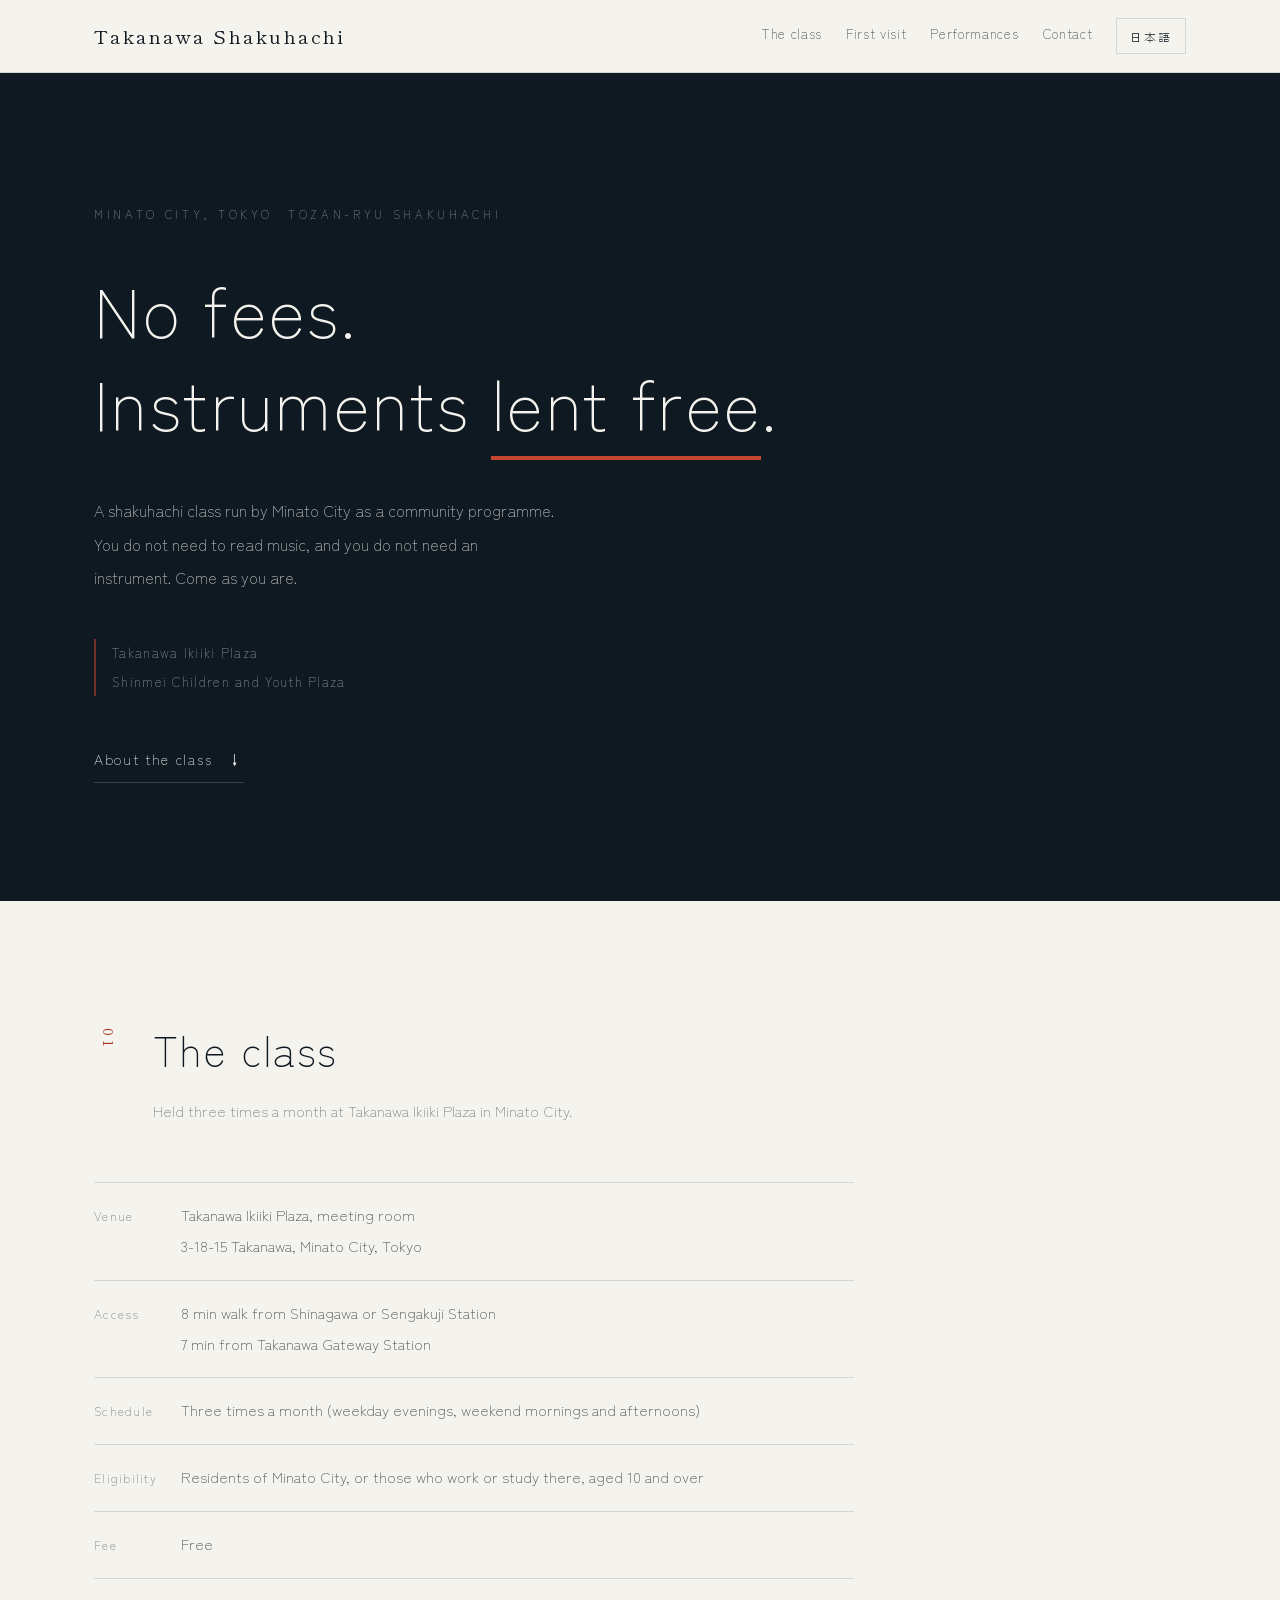
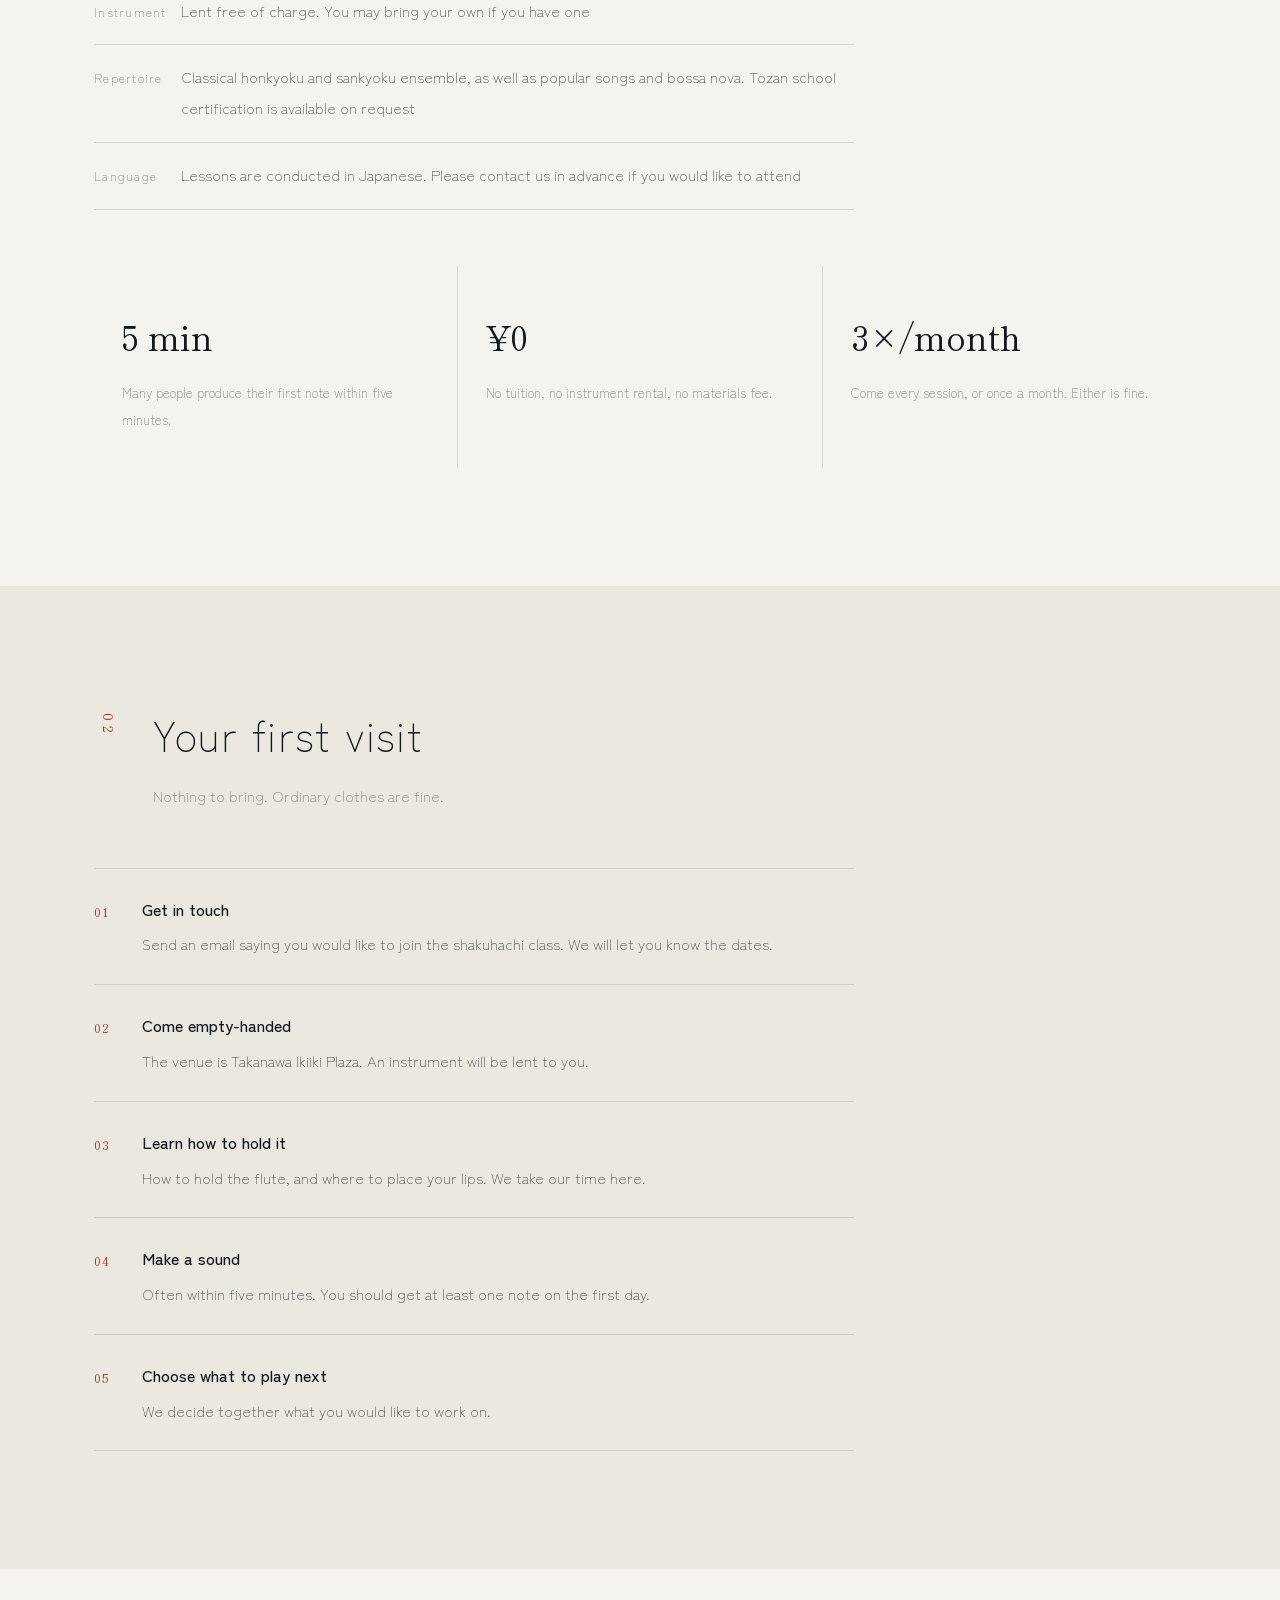
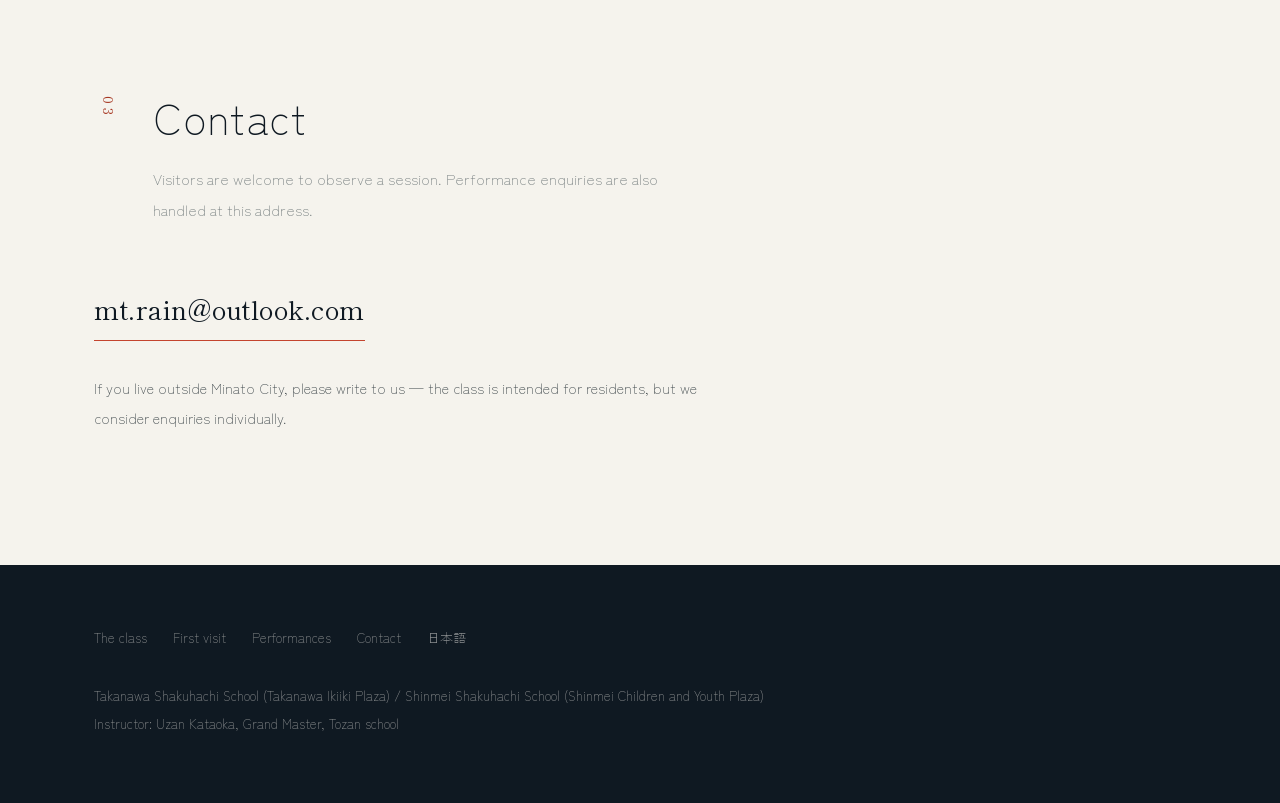
==== en.html @ 9269248d "Add files via upload" ====
<!DOCTYPE html>
<html lang="en">
<head>
<meta charset="utf-8">
<meta name="viewport" content="width=device-width, initial-scale=1">
<title>Takanawa Shakuhachi School｜Minato City, Tokyo</title>
<meta name="description" content="A shakuhachi class in Minato City, Tokyo. No fees, instruments lent free of charge, beginners welcome. Taught by Uzan Kataoka, Grand Master of the Tozan school.">
<link rel="preconnect" href="https://fonts.googleapis.com">
<link rel="preconnect" href="https://fonts.gstatic.com" crossorigin>
<link href="https://fonts.googleapis.com/css2?family=Zen+Kaku+Gothic+New:wght@300;400;500&family=Shippori+Mincho+B1:wght@400;600&display=swap" rel="stylesheet">
<link rel="stylesheet" href="assets/css/style.css">
</head>
<body>

<header>
  <div class="wrap bar">
    <a class="logo" href="en.html">Takanawa Shakuhachi</a>
    <div class="hnav">
      <a href="#about">The class</a>
      <a href="#first">First visit</a>
      <a href="performances.html">Performances</a>
      <a href="#contact">Contact</a>
      <a class="en" href="index.html">日本語</a>
    </div>
  </div>
</header>

<div class="hero" id="top">
  <div class="wrap">
    <p class="eyebrow">MINATO CITY, TOKYO　TOZAN-RYU SHAKUHACHI</p>
    <h1>No fees.<br>Instruments <u>lent free</u>.</h1>
    <p class="lede">A shakuhachi class run by Minato City as a community programme. You do not need to read music, and you do not need an instrument. Come as you are.</p>
    <p class="venue">Takanawa Ikiiki Plaza<br>Shinmei Children and Youth Plaza</p>
    <a class="jump" href="#about">About the class　↓</a>
  </div>
</div>

<section id="about">
  <div class="wrap">
    <div class="head">
      <span class="num">01</span>
      <div>
        <h2>The class</h2>
        <p>Held three times a month at Takanawa Ikiiki Plaza in Minato City.</p>
      </div>
    </div>
    <dl class="spec" style="max-width:760px">
      <dt>Venue</dt><dd>Takanawa Ikiiki Plaza, meeting room<br>3-18-15 Takanawa, Minato City, Tokyo</dd>
      <dt>Access</dt><dd>8 min walk from Shinagawa or Sengakuji Station<br>7 min from Takanawa Gateway Station</dd>
      <dt>Schedule</dt><dd>Three times a month (weekday evenings, weekend mornings and afternoons)</dd>
      <dt>Eligibility</dt><dd>Residents of Minato City, or those who work or study there, aged 10 and over</dd>
      <dt>Fee</dt><dd class="free">Free</dd>
      <dt>Instrument</dt><dd>Lent free of charge. You may bring your own if you have one</dd>
      <dt>Repertoire</dt><dd>Classical honkyoku and sankyoku ensemble, as well as popular songs and bossa nova. Tozan school certification is available on request</dd>
      <dt>Language</dt><dd>Lessons are conducted in Japanese. Please contact us in advance if you would like to attend</dd>
    </dl>
    <div class="facts" style="margin-top:56px">
      <div><b>5 min</b><p>Many people produce their first note within five minutes.</p></div>
      <div><b>¥0</b><p>No tuition, no instrument rental, no materials fee.</p></div>
      <div><b>3&times;/month</b><p>Come every session, or once a month. Either is fine.</p></div>
    </div>
  </div>
</section>

<section id="first" style="background:var(--paper-2)">
  <div class="wrap">
    <div class="head">
      <span class="num">02</span>
      <div>
        <h2>Your first visit</h2>
        <p>Nothing to bring. Ordinary clothes are fine.</p>
      </div>
    </div>
    <ol class="steps" style="max-width:760px">
      <li><em>01</em><div><b>Get in touch</b>Send an email saying you would like to join the shakuhachi class. We will let you know the dates.</div></li>
      <li><em>02</em><div><b>Come empty-handed</b>The venue is Takanawa Ikiiki Plaza. An instrument will be lent to you.</div></li>
      <li><em>03</em><div><b>Learn how to hold it</b>How to hold the flute, and where to place your lips. We take our time here.</div></li>
      <li><em>04</em><div><b>Make a sound</b>Often within five minutes. You should get at least one note on the first day.</div></li>
      <li><em>05</em><div><b>Choose what to play next</b>We decide together what you would like to work on.</div></li>
    </ol>
  </div>
</section>

<section id="contact">
  <div class="wrap">
    <div class="head">
      <span class="num">03</span>
      <div>
        <h2>Contact</h2>
        <p>Visitors are welcome to observe a session. Performance enquiries are also handled at this address.</p>
      </div>
    </div>
    <p><a class="mail" style="font-size:26px" href="mailto:mt.rain@outlook.com?subject=Shakuhachi%20class%20enquiry">mt.rain@outlook.com</a></p>
    <p style="margin-top:32px;font-size:14.5px;color:var(--body);max-width:44em">If you live outside Minato City, please write to us — the class is intended for residents, but we consider enquiries individually.</p>
  </div>
</section>

<footer>
  <div class="wrap">
    <div class="fnav">
      <a href="#about">The class</a>
      <a href="#first">First visit</a>
      <a href="performances.html">Performances</a>
      <a href="#contact">Contact</a>
      <a href="index.html">日本語</a>
    </div>
    <p>Takanawa Shakuhachi School (Takanawa Ikiiki Plaza) / Shinmei Shakuhachi School (Shinmei Children and Youth Plaza)<br>Instructor: Uzan Kataoka, Grand Master, Tozan school</p>
  </div>
</footer>

<script src="assets/js/site.js"></script>
</body>
</html>
---- assets/css/style.css ----
@charset "UTF-8";

:root{
  --navy:#0F1922;
  --paper:#F5F3ED;
  --paper-2:#EBE8E0;
  --shu:#C4442E;
  --shu-d:#A63722;
  --body:#3B4448;
  --grey:#727B7C;
  --line:rgba(15,25,34,.13);
  --line-d:rgba(245,243,237,.18);
  --g:"Zen Kaku Gothic New","Hiragino Sans","Yu Gothic",sans-serif;
  --m:"Shippori Mincho B1","Hiragino Mincho ProN",serif;
  --rail:100px;
}
*{box-sizing:border-box}
html{scroll-behavior:smooth}
body{margin:0;background:var(--paper);color:var(--navy);font-family:var(--g);font-weight:300;font-size:16px;line-height:2.05;-webkit-font-smoothing:antialiased}
a{color:inherit}
img{max-width:100%;display:block}
.wrap{max-width:1160px;margin:0 auto;padding:0 34px}
.sr{position:absolute;width:1px;height:1px;overflow:hidden;clip:rect(0 0 0 0)}
@media(min-width:1025px){body.has-rail{padding-left:var(--rail)}}
@media(max-width:600px){.wrap{padding:0 22px}body{font-size:15.5px}}

/* ── 左のレール（尺八の孔＝現在地） ── */
.rail{position:fixed;left:0;top:0;bottom:0;width:var(--rail);z-index:40;display:flex;flex-direction:column;align-items:center;justify-content:center;color:var(--navy)}
.rail::before{content:"";position:absolute;top:0;bottom:0;left:50%;width:1px;background:currentColor;opacity:.18}
.rail.dark{color:var(--paper)}
.rail a{position:relative;display:block;width:44px;height:76px;text-decoration:none}
.rail a i{position:absolute;left:50%;top:50%;transform:translate(-50%,-50%);width:10px;height:10px;border-radius:50%;border:1px solid currentColor;background:var(--paper);transition:.3s}
.rail.dark a i{background:var(--navy)}
.rail a span{position:absolute;left:calc(50% + 15px);top:50%;transform:translateY(-50%);writing-mode:vertical-rl;font-size:11.5px;letter-spacing:.26em;white-space:nowrap;opacity:0;transition:.3s}
.rail a:hover span,.rail a:focus-visible span,.rail a.active span{opacity:.72}
.rail a.active i{background:var(--shu);border-color:var(--shu);transform:translate(-50%,-50%) scale(1.35)}
@media(max-width:1024px){.rail{display:none}}

/* ── ヘッダー ── */
header{background:var(--paper);border-bottom:1px solid var(--line);position:sticky;top:0;z-index:30}
.bar{display:flex;align-items:center;justify-content:space-between;height:72px;gap:18px}
.logo{font-family:var(--m);font-size:19px;letter-spacing:.13em;text-decoration:none;white-space:nowrap}
.hnav{display:flex;align-items:center;gap:24px;font-size:13.5px;letter-spacing:.05em}
.hnav a{text-decoration:none;color:#3D4749;padding-bottom:3px;border-bottom:1px solid transparent;white-space:nowrap}
.hnav a:hover,.hnav a:focus-visible{color:var(--shu-d);border-color:var(--shu)}
.hnav a[aria-current="page"]{color:var(--navy);border-color:var(--shu)}
.en{font-size:12px !important;letter-spacing:.16em;border:1px solid var(--line) !important;padding:6px 13px;color:var(--navy) !important}
.en:hover,.en:focus-visible{background:var(--navy);color:var(--paper) !important;border-color:var(--navy) !important}
@media(max-width:960px){.hnav a:not(.en){display:none}}

/* ── ヒーロー ── */
.hero{background:var(--navy);color:var(--paper);padding:130px 0 118px}
.eyebrow{font-size:11.5px;letter-spacing:.32em;opacity:.55;margin:0 0 34px}
h1{margin:0 0 34px;font-weight:300;font-size:clamp(36px,6.6vw,70px);line-height:1.34;letter-spacing:.02em}
h1 u{text-decoration:none;display:inline-block;border-bottom:4px solid var(--shu);padding-bottom:8px}
.lede{margin:0 0 44px;font-size:16px;opacity:.8;max-width:29em;line-height:2.1}
.venue{margin:0 0 46px;font-size:13px;letter-spacing:.1em;opacity:.55;padding-left:16px;border-left:2px solid var(--shu);line-height:2.2}
.jump{display:inline-flex;align-items:center;gap:12px;text-decoration:none;font-size:14px;letter-spacing:.12em;border-bottom:1px solid var(--line-d);padding-bottom:8px;transition:.25s}
.jump:hover,.jump:focus-visible{border-color:var(--paper);gap:18px}
@media(max-width:900px){.hero{padding:78px 0 70px}}

/* 下位ページの見出し帯 */
.phead{background:var(--navy);color:var(--paper);padding:86px 0 78px}
.phead h1{font-size:clamp(28px,5vw,48px);margin:0}
.phead p{margin:20px 0 0;font-size:15px;opacity:.65;max-width:34em}

/* ── 最新情報の1行帯 ── */
.latest{border-bottom:1px solid var(--line);background:var(--paper)}
.latest .wrap{display:flex;align-items:center;gap:22px;min-height:66px;flex-wrap:wrap;padding-top:12px;padding-bottom:12px}
.latest .label{font-size:11px;letter-spacing:.22em;color:var(--shu-d);border:1px solid var(--line);padding:4px 11px;white-space:nowrap}
.latest time{font-family:var(--m);font-size:14px;letter-spacing:.06em;white-space:nowrap}
.latest .t{font-size:14.5px;color:var(--body)}
.latest .more{margin-left:auto;font-size:13px;letter-spacing:.06em;text-decoration:none;border-bottom:1px solid var(--shu);padding-bottom:3px;white-space:nowrap}
.latest .more:hover,.latest .more:focus-visible{color:var(--shu-d)}
@media(max-width:760px){.latest .more{margin-left:0}}

/* ── セクション共通 ── */
section{padding:118px 0}
.head{display:grid;grid-template-columns:auto 1fr;gap:30px;align-items:start;margin-bottom:56px}
.num{writing-mode:vertical-rl;font-family:var(--m);font-size:14px;letter-spacing:.32em;color:var(--shu-d);padding-top:9px}
h2{margin:0;font-weight:300;font-size:clamp(26px,4.2vw,42px);letter-spacing:.03em;line-height:1.45}
.head p{margin:16px 0 0;color:var(--grey);font-size:15px;max-width:36em}
@media(max-width:700px){section{padding:78px 0}.head{gap:16px;margin-bottom:36px}.num{writing-mode:horizontal-tb;padding-top:0}}

/* ── 対象の振り分け ── */
.rt{display:grid;grid-template-columns:1.4fr 1fr 1fr;gap:1px;background:var(--line)}
.rt > div{background:var(--paper);padding:40px 34px;display:flex;flex-direction:column}
.rt .main{background:var(--paper-2)}
.rt small{font-size:11.5px;letter-spacing:.2em;color:var(--shu-d);display:block;margin-bottom:16px}
.rt h3{margin:0 0 12px;font-weight:400;font-size:22px;letter-spacing:.05em;line-height:1.6}
.rt .main h3{font-size:27px}
.rt p{margin:0 0 26px;font-size:14.5px;color:var(--body)}
.rt a{margin-top:auto;font-size:14px;letter-spacing:.08em;text-decoration:none;border-bottom:1px solid var(--shu);padding-bottom:5px;align-self:flex-start;transition:.2s}
.rt a:hover,.rt a:focus-visible{color:var(--shu-d)}
@media(max-width:900px){.rt{grid-template-columns:1fr}}

/* ── 教室詳細 ── */
.detail{display:grid;grid-template-columns:1fr 1fr;gap:60px;align-items:start}
dl.spec{margin:0;display:grid;grid-template-columns:5.8em 1fr;font-size:15px;border-top:1px solid var(--line)}
dl.spec dt{color:var(--grey);font-size:12.5px;letter-spacing:.1em;padding:20px 0 18px}
dl.spec dd{margin:0;padding:17px 0 18px;color:var(--body)}
dl.spec dt,dl.spec dd{border-bottom:1px solid var(--line)}
.free{color:var(--shu-d)}
.ph{background:var(--paper-2);border:1px solid var(--line);display:flex;align-items:center;justify-content:center;color:var(--grey);font-size:12px;letter-spacing:.14em;text-align:center;padding:20px;line-height:2}
.facts{display:grid;grid-template-columns:repeat(3,1fr);gap:1px;background:var(--line);margin-top:60px}
.facts div{background:var(--paper);padding:36px 28px}
.facts b{display:block;font-family:var(--m);font-size:34px;font-weight:400;margin-bottom:8px}
.facts p{margin:0;font-size:13.5px;color:var(--grey);line-height:1.95}
@media(max-width:860px){.detail{grid-template-columns:1fr;gap:36px}.facts{grid-template-columns:1fr}}

/* ── はじめての日 ── */
.steps{list-style:none;margin:0;padding:0}
.steps li{display:grid;grid-template-columns:48px 1fr;padding:24px 0;border-top:1px solid var(--line);font-size:15px;color:var(--body)}
.steps li:last-child{border-bottom:1px solid var(--line)}
.steps em{font-style:normal;font-family:var(--m);font-size:12.5px;color:var(--shu-d);letter-spacing:.08em;padding-top:6px}
.steps b{display:block;font-weight:500;font-size:16.5px;color:var(--navy);margin-bottom:3px}
.pgrid{display:grid;grid-template-columns:1fr 1fr;gap:10px}
.pgrid .ph:first-child{grid-column:1/-1;aspect-ratio:16/10}
.pgrid .ph{aspect-ratio:1/1;background:var(--paper)}

/* ── Q&A ── */
details{border-top:1px solid var(--line);padding:26px 0}
details:last-of-type{border-bottom:1px solid var(--line)}
summary{cursor:pointer;list-style:none;font-size:17px;display:flex;gap:18px;align-items:baseline;line-height:1.8}
summary::-webkit-details-marker{display:none}
summary::after{content:"＋";margin-left:auto;color:var(--shu-d);font-size:15px;flex:none}
details[open] summary::after{content:"−"}
details p{margin:16px 0 0;font-size:15px;color:var(--body);max-width:46em}

/* ── 講師・演奏（濃紺の帯） ── */
.artist{background:var(--navy);color:var(--paper)}
.artist h2{color:var(--paper)}
.artist .head p{color:rgba(245,243,237,.6)}
.artist .num{color:var(--paper);opacity:.5}
.inner{display:grid;grid-template-columns:auto 1fr;gap:52px;align-items:center;margin-bottom:64px}
.vname{writing-mode:vertical-rl;font-family:var(--m);display:flex;gap:18px;border-right:2px solid var(--shu);padding-right:24px;height:230px}
.vname b{font-weight:400;font-size:40px;letter-spacing:.18em}
.vname small{font-size:12px;letter-spacing:.3em;opacity:.6;align-self:flex-start}
.artist p.txt{margin:0 0 30px;font-size:15.5px;opacity:.8;max-width:32em}
.btns{display:flex;gap:14px;flex-wrap:wrap}
.btn{display:inline-block;text-decoration:none;font-size:14px;letter-spacing:.12em;padding:16px 30px;border:1px solid rgba(245,243,237,.4);transition:.25s}
.btn:hover,.btn:focus-visible{background:var(--paper);color:var(--navy);border-color:var(--paper)}
.btn.dark{border-color:var(--navy);color:var(--navy)}
.btn.dark:hover,.btn.dark:focus-visible{background:var(--navy);color:var(--paper)}
@media(max-width:860px){.inner{grid-template-columns:1fr;gap:34px;margin-bottom:48px}.vname{writing-mode:horizontal-tb;height:auto;border-right:0;border-left:3px solid var(--shu);padding:0 0 0 18px;flex-direction:column-reverse;align-items:flex-start;gap:4px}.vname b{font-size:32px}}

/* ── 出演情報カード（トップの3件） ── */
.gigs{display:grid;grid-template-columns:repeat(3,1fr);gap:28px;list-style:none;margin:0;padding:34px 0 0;border-top:1px solid var(--line-d)}
.gigs .card{text-decoration:none;display:block;color:inherit}
.flyer{aspect-ratio:1/1.414;background:rgba(245,243,237,.06);border:1px solid var(--line-d);display:flex;align-items:center;justify-content:center;color:rgba(245,243,237,.4);font-size:12px;letter-spacing:.12em;text-align:center;padding:16px;margin-bottom:18px;transition:.25s;overflow:hidden}
.flyer img{width:100%;height:100%;object-fit:cover}
.gigs .card:hover .flyer,.gigs .card:focus-visible .flyer{border-color:var(--shu)}
.gigs time{display:block;font-family:var(--m);font-size:13.5px;letter-spacing:.06em;opacity:.6;margin-bottom:6px}
.gigs b{display:block;font-weight:400;font-size:15.5px;line-height:1.8;margin-bottom:5px}
.gigs span{display:block;font-size:13px;opacity:.55;line-height:1.85}
.allgigs{margin-top:38px}
@media(max-width:860px){.gigs{grid-template-columns:1fr;gap:34px}.flyer{aspect-ratio:16/10}}

/* ── 出演情報の一覧ページ ── */
.list{list-style:none;margin:0;padding:0}
.list li{display:grid;grid-template-columns:150px 1fr;gap:36px;padding:40px 0;border-bottom:1px solid var(--line);align-items:start}
.list .thumb{aspect-ratio:1/1.414;background:var(--paper-2);border:1px solid var(--line);display:flex;align-items:center;justify-content:center;color:var(--grey);font-size:11.5px;text-align:center;padding:12px;overflow:hidden}
.list .thumb img{width:100%;height:100%;object-fit:cover}
.list time{display:block;font-family:var(--m);font-size:14px;letter-spacing:.06em;color:var(--shu-d);margin-bottom:10px}
.list h3{margin:0 0 12px;font-weight:400;font-size:20px;line-height:1.8;letter-spacing:.03em}
.list p{margin:0;font-size:14.5px;color:var(--body)}
.list .note{display:inline-block;margin-top:14px;border:1px solid var(--line);padding:5px 14px;font-size:13px;color:var(--body)}
.list a.detail-link{display:inline-block;margin-top:16px;font-size:13.5px;text-decoration:none;border-bottom:1px solid var(--shu);padding-bottom:3px}
.list a.detail-link:hover,.list a.detail-link:focus-visible{color:var(--shu-d)}
@media(max-width:760px){.list li{grid-template-columns:1fr;gap:20px}.list .thumb{aspect-ratio:16/10}}

/* ── プロフィール ── */
.profile{display:grid;grid-template-columns:1fr 1.3fr;gap:60px;align-items:start}
.profile .bio p{margin:0 0 24px;font-size:15.5px;color:var(--body)}
.history{margin:0;display:grid;grid-template-columns:7em 1fr;font-size:15px;border-top:1px solid var(--line)}
.history dt{color:var(--grey);font-size:13px;letter-spacing:.06em;padding:18px 0 16px;font-family:var(--m)}
.history dd{margin:0;padding:16px 0;color:var(--body)}
.history dt,.history dd{border-bottom:1px solid var(--line)}
@media(max-width:860px){.profile{grid-template-columns:1fr;gap:36px}}

/* ── 申し込み ── */
.apply{background:var(--paper-2)}
.reassure{font-family:var(--m);font-size:clamp(20px,3vw,27px);letter-spacing:.04em;margin:0 0 44px;padding-left:20px;border-left:3px solid var(--shu);line-height:1.85}
.rooms2{display:grid;grid-template-columns:1fr 1fr;gap:1px;background:var(--line)}
.room2{background:var(--paper-2);padding:40px 34px}
.room2 small{font-size:11.5px;letter-spacing:.2em;color:var(--shu-d);display:block;margin-bottom:14px}
.room2 h3{margin:0 0 6px;font-weight:400;font-size:20px;letter-spacing:.05em}
.room2 .sub2{margin:0 0 24px;font-size:13.5px;color:var(--grey)}
.tel{font-family:var(--m);font-size:26px;letter-spacing:.03em;text-decoration:none;border-bottom:1px solid var(--shu);padding-bottom:5px;display:inline-block}
.tel:hover,.tel:focus-visible{color:var(--shu-d)}
.hours{margin:16px 0 0;font-size:13px;color:var(--grey)}
.direct{margin-top:1px;background:var(--paper-2);padding:40px 34px;border-top:1px solid var(--line)}
.direct p{margin:0 0 16px;font-size:14.5px;color:var(--body)}
.mail{font-family:var(--m);font-size:21px;letter-spacing:.02em;text-decoration:none;border-bottom:1px solid var(--shu);padding-bottom:5px;display:inline-block;word-break:break-all}
.mail:hover,.mail:focus-visible{color:var(--shu-d)}
@media(max-width:760px){.rooms2{grid-template-columns:1fr}.room2,.direct{padding:32px 24px}}

/* ── 問い合わせ ── */
.uses{list-style:none;margin:0 0 32px;padding:0;display:flex;flex-wrap:wrap;gap:10px}
.uses li{border:1px solid var(--line);padding:7px 16px;font-size:13.5px;letter-spacing:.05em;color:var(--body)}

/* ── フッター ── */
footer{background:var(--navy);color:rgba(245,243,237,.55);padding:60px 0 108px;font-size:13px}
.fnav{display:flex;flex-wrap:wrap;gap:26px}
.fnav a{text-decoration:none}
.fnav a:hover,.fnav a:focus-visible{color:var(--paper)}
footer p{margin:30px 0 0;line-height:2.2}
@media(min-width:761px){footer{padding-bottom:64px}}

/* ── スマホ下部の固定ボタン ── */
.mobile-cta{position:fixed;left:0;right:0;bottom:0;z-index:50;background:var(--navy);color:var(--paper);text-align:center;padding:18px;font-size:14.5px;letter-spacing:.1em;text-decoration:none;transform:translateY(100%);transition:transform .45s;border-top:2px solid var(--shu)}
.mobile-cta.show{transform:none}
@media(min-width:761px){.mobile-cta{display:none}}

.rv{opacity:0;transform:translateY(16px);transition:opacity .9s ease,transform .9s ease}
.rv.in{opacity:1;transform:none}
@media(prefers-reduced-motion:reduce){.rv{opacity:1;transform:none;transition:none}html{scroll-behavior:auto}}
:focus-visible{outline:2px solid var(--shu);outline-offset:4px}
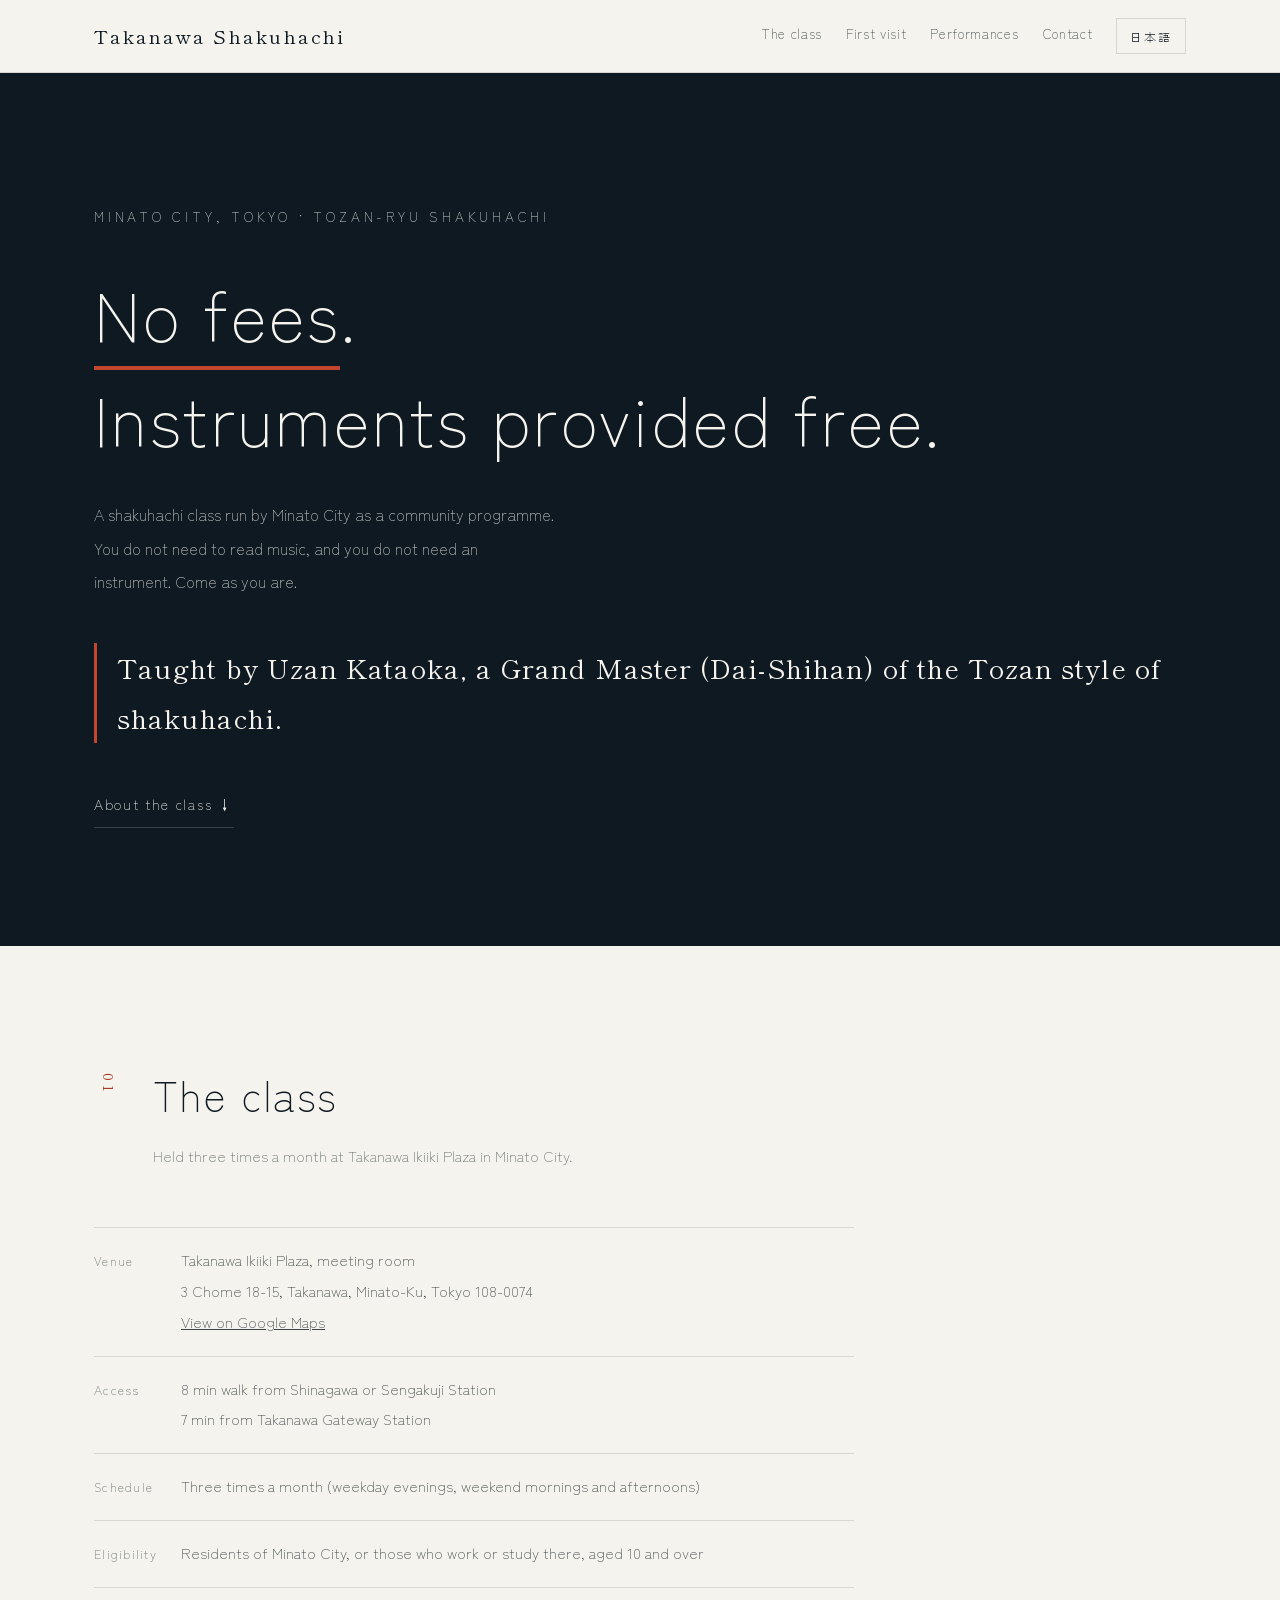
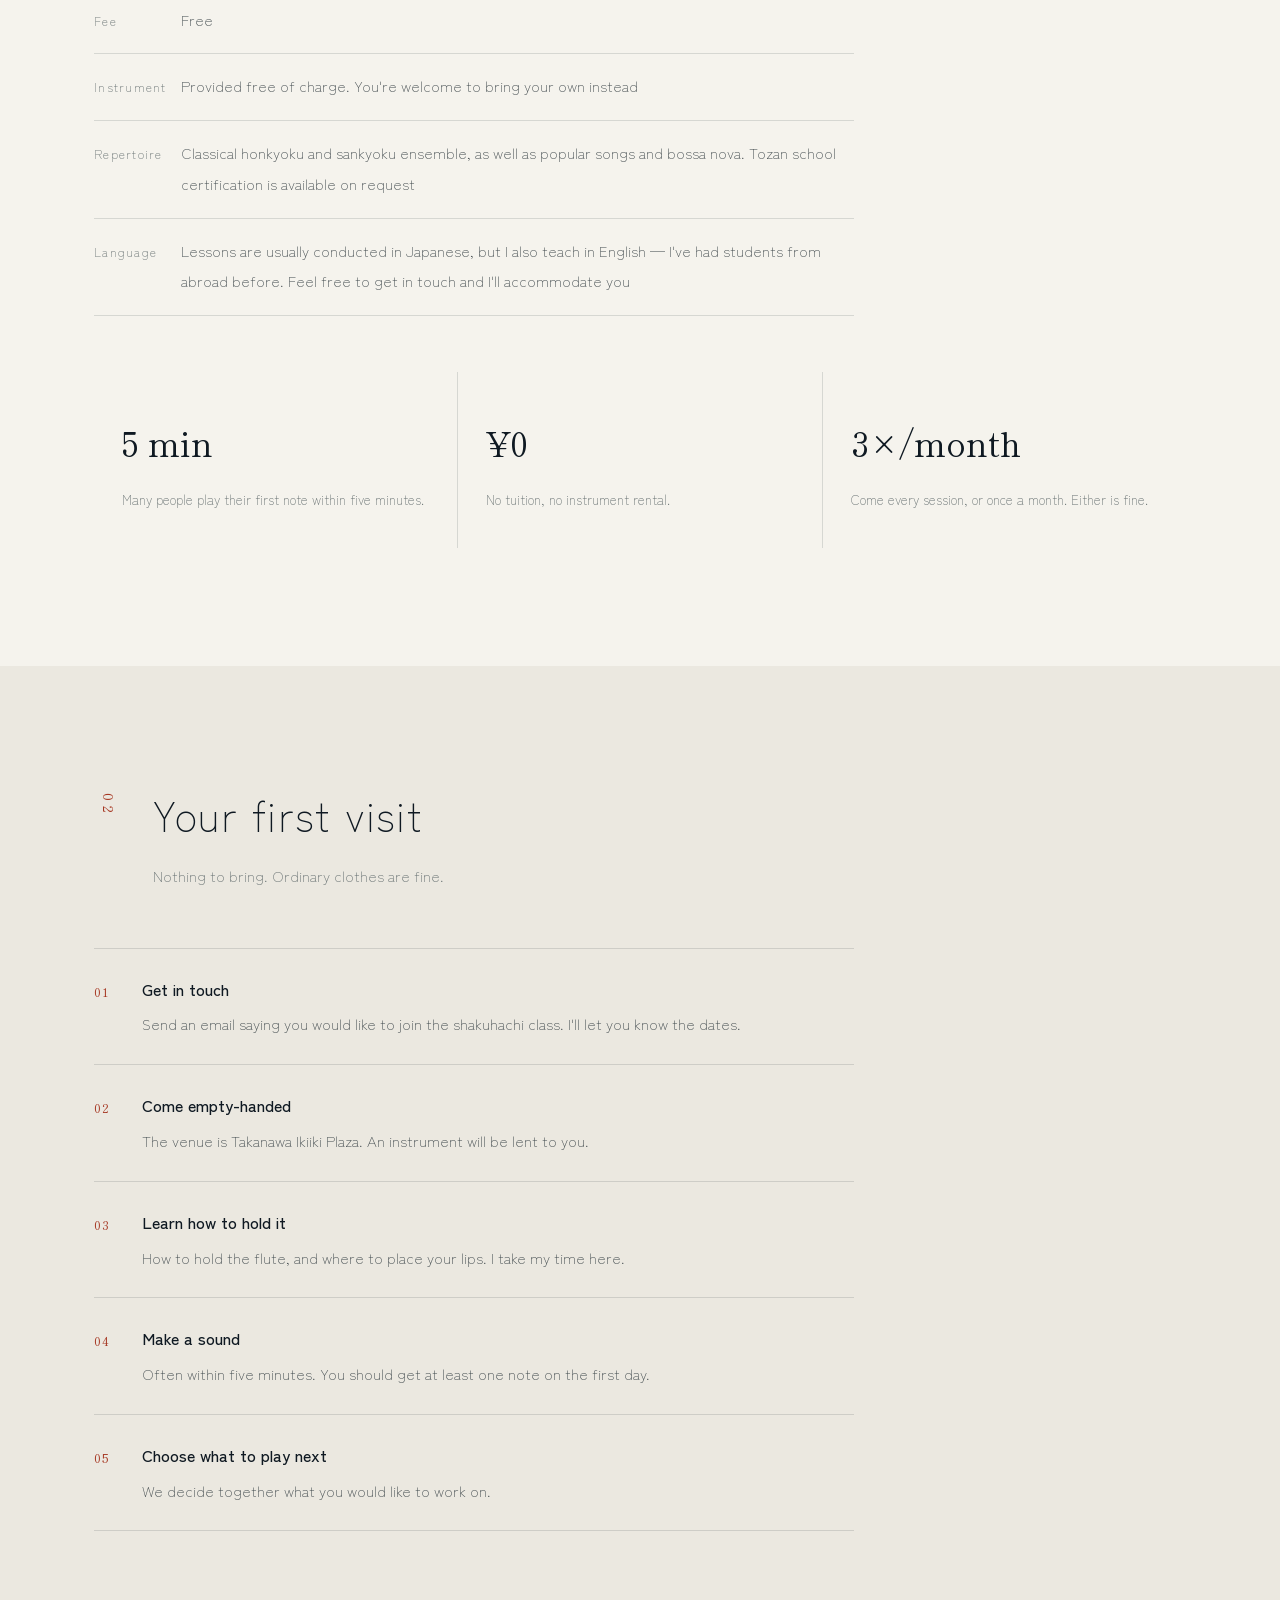
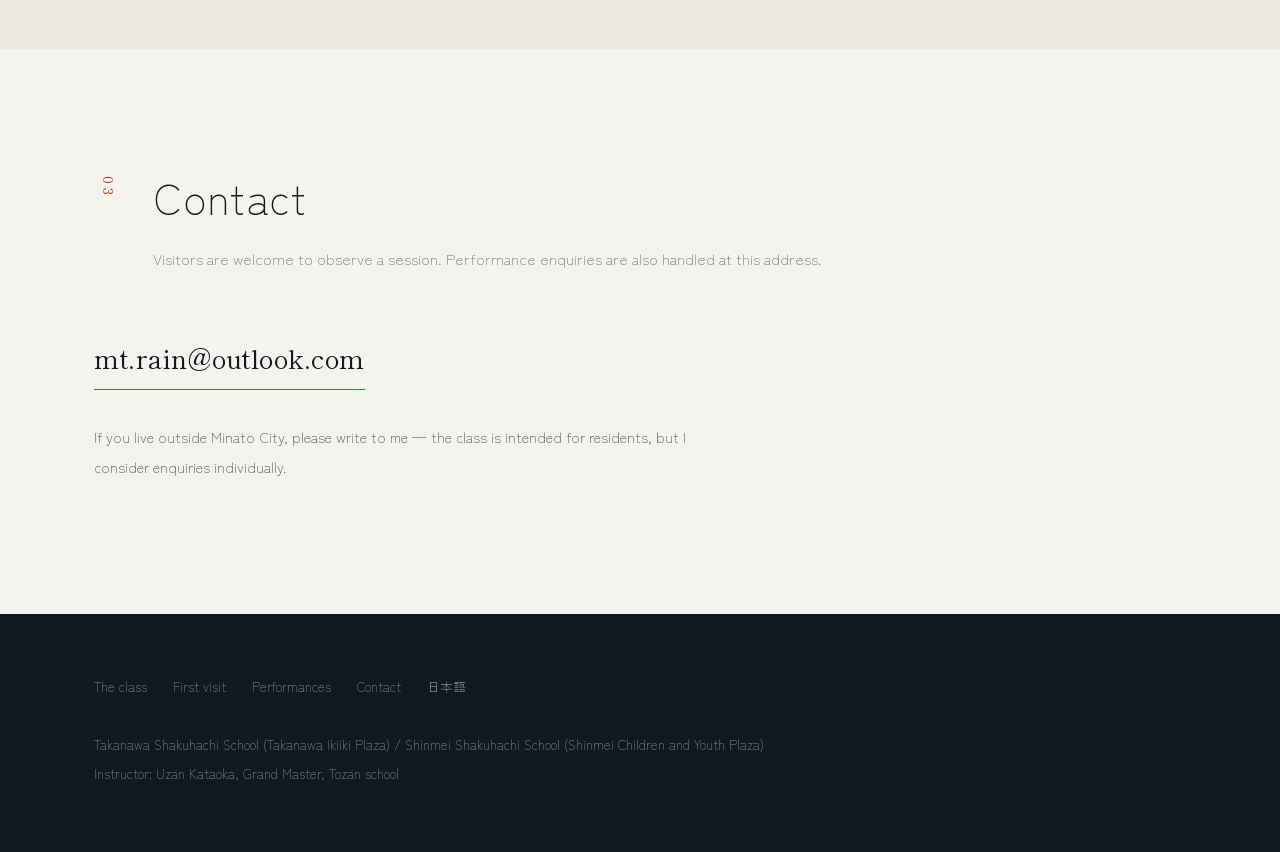
==== commit cf642e52: "Polish English page copy and FAQ wording Fix unnatural English phrasing on en.html, switch to first-" ====
--- a/en.html
+++ b/en.html
@@ -4,7 +4,7 @@
 <meta charset="utf-8">
 <meta name="viewport" content="width=device-width, initial-scale=1">
 <title>Takanawa Shakuhachi School｜Minato City, Tokyo</title>
-<meta name="description" content="A shakuhachi class in Minato City, Tokyo. No fees, instruments lent free of charge, beginners welcome. Taught by Uzan Kataoka, Grand Master of the Tozan school.">
+<meta name="description" content="A shakuhachi class in Minato City, Tokyo. No fees, instruments provided free of charge, beginners welcome. Taught by Uzan Kataoka, Grand Master of the Tozan school.">
 <link rel="preconnect" href="https://fonts.googleapis.com">
 <link rel="preconnect" href="https://fonts.gstatic.com" crossorigin>
 <link href="https://fonts.googleapis.com/css2?family=Zen+Kaku+Gothic+New:wght@300;400;500&family=Shippori+Mincho+B1:wght@400;600&display=swap" rel="stylesheet">
@@ -27,11 +27,11 @@
 
 <div class="hero" id="top">
   <div class="wrap">
-    <p class="eyebrow">MINATO CITY, TOKYO　TOZAN-RYU SHAKUHACHI</p>
-    <h1>No fees.<br>Instruments <u>lent free</u>.</h1>
+    <p class="eyebrow">MINATO CITY, TOKYO · TOZAN-RYU SHAKUHACHI</p>
+    <h1><u>No fees</u>.<br>Instruments provided free.</h1>
     <p class="lede">A shakuhachi class run by Minato City as a community programme. You do not need to read music, and you do not need an instrument. Come as you are.</p>
-    <p class="venue">Takanawa Ikiiki Plaza<br>Shinmei Children and Youth Plaza</p>
-    <a class="jump" href="#about">About the class　↓</a>
+    <p class="reassure">Taught by Uzan Kataoka, a Grand Master (Dai-Shihan) of the Tozan style of shakuhachi.</p>
+    <a class="jump" href="#about">About the class ↓</a>
   </div>
 </div>
 
@@ -45,18 +45,18 @@
       </div>
     </div>
     <dl class="spec" style="max-width:760px">
-      <dt>Venue</dt><dd>Takanawa Ikiiki Plaza, meeting room<br>3-18-15 Takanawa, Minato City, Tokyo</dd>
+      <dt>Venue</dt><dd>Takanawa Ikiiki Plaza, meeting room<br>3 Chome 18-15, Takanawa, Minato-Ku, Tokyo 108-0074<br><a href="https://maps.app.goo.gl/hDRrTh7aGPXoZibe8" target="_blank">View on Google Maps</a>
       <dt>Access</dt><dd>8 min walk from Shinagawa or Sengakuji Station<br>7 min from Takanawa Gateway Station</dd>
       <dt>Schedule</dt><dd>Three times a month (weekday evenings, weekend mornings and afternoons)</dd>
       <dt>Eligibility</dt><dd>Residents of Minato City, or those who work or study there, aged 10 and over</dd>
       <dt>Fee</dt><dd class="free">Free</dd>
-      <dt>Instrument</dt><dd>Lent free of charge. You may bring your own if you have one</dd>
+      <dt>Instrument</dt><dd>Provided free of charge. You're welcome to bring your own instead</dd>
       <dt>Repertoire</dt><dd>Classical honkyoku and sankyoku ensemble, as well as popular songs and bossa nova. Tozan school certification is available on request</dd>
-      <dt>Language</dt><dd>Lessons are conducted in Japanese. Please contact us in advance if you would like to attend</dd>
+      <dt>Language</dt><dd>Lessons are usually conducted in Japanese, but I also teach in English — I've had students from abroad before. Feel free to get in touch and I'll accommodate you</dd>
     </dl>
     <div class="facts" style="margin-top:56px">
-      <div><b>5 min</b><p>Many people produce their first note within five minutes.</p></div>
-      <div><b>¥0</b><p>No tuition, no instrument rental, no materials fee.</p></div>
+      <div><b>5 min</b><p>Many people play their first note within five minutes.</p></div>
+      <div><b>¥0</b><p>No tuition, no instrument rental.</p></div>
       <div><b>3&times;/month</b><p>Come every session, or once a month. Either is fine.</p></div>
     </div>
   </div>
@@ -72,9 +72,9 @@
       </div>
     </div>
     <ol class="steps" style="max-width:760px">
-      <li><em>01</em><div><b>Get in touch</b>Send an email saying you would like to join the shakuhachi class. We will let you know the dates.</div></li>
+      <li><em>01</em><div><b>Get in touch</b>Send an email saying you would like to join the shakuhachi class. I'll let you know the dates.</div></li>
       <li><em>02</em><div><b>Come empty-handed</b>The venue is Takanawa Ikiiki Plaza. An instrument will be lent to you.</div></li>
-      <li><em>03</em><div><b>Learn how to hold it</b>How to hold the flute, and where to place your lips. We take our time here.</div></li>
+      <li><em>03</em><div><b>Learn how to hold it</b>How to hold the flute, and where to place your lips. I take my time here.</div></li>
       <li><em>04</em><div><b>Make a sound</b>Often within five minutes. You should get at least one note on the first day.</div></li>
       <li><em>05</em><div><b>Choose what to play next</b>We decide together what you would like to work on.</div></li>
     </ol>
@@ -91,7 +91,7 @@
       </div>
     </div>
     <p><a class="mail" style="font-size:26px" href="mailto:mt.rain@outlook.com?subject=Shakuhachi%20class%20enquiry">mt.rain@outlook.com</a></p>
-    <p style="margin-top:32px;font-size:14.5px;color:var(--body);max-width:44em">If you live outside Minato City, please write to us — the class is intended for residents, but we consider enquiries individually.</p>
+    <p style="margin-top:32px;font-size:14.5px;color:var(--body);max-width:44em">If you live outside Minato City, please write to me — the class is intended for residents, but I consider enquiries individually.</p>
   </div>
 </section>
 
--- a/assets/css/style.css
+++ b/assets/css/style.css
@@ -7,7 +7,7 @@
   --shu:#C4442E;
   --shu-d:#A63722;
   --body:#3B4448;
-  --grey:#727B7C;
+  --grey:#616B6C;
   --line:rgba(15,25,34,.13);
   --line-d:rgba(245,243,237,.18);
   --g:"Zen Kaku Gothic New","Hiragino Sans","Yu Gothic",sans-serif;
@@ -50,7 +50,7 @@
 
 /* ── ヒーロー ── */
 .hero{background:var(--navy);color:var(--paper);padding:130px 0 118px}
-.eyebrow{font-size:11.5px;letter-spacing:.32em;opacity:.55;margin:0 0 34px}
+.eyebrow{font-size:13.5px;letter-spacing:.28em;opacity:.85;margin:0 0 34px}
 h1{margin:0 0 34px;font-weight:300;font-size:clamp(36px,6.6vw,70px);line-height:1.34;letter-spacing:.02em}
 h1 u{text-decoration:none;display:inline-block;border-bottom:4px solid var(--shu);padding-bottom:8px}
 .lede{margin:0 0 44px;font-size:16px;opacity:.8;max-width:29em;line-height:2.1}
@@ -62,7 +62,7 @@
 /* 下位ページの見出し帯 */
 .phead{background:var(--navy);color:var(--paper);padding:86px 0 78px}
 .phead h1{font-size:clamp(28px,5vw,48px);margin:0}
-.phead p{margin:20px 0 0;font-size:15px;opacity:.65;max-width:34em}
+.phead p{margin:20px 0 0;font-size:15px;opacity:.65}
 
 /* ── 最新情報の1行帯 ── */
 .latest{border-bottom:1px solid var(--line);background:var(--paper)}
@@ -79,7 +79,7 @@
 .head{display:grid;grid-template-columns:auto 1fr;gap:30px;align-items:start;margin-bottom:56px}
 .num{writing-mode:vertical-rl;font-family:var(--m);font-size:14px;letter-spacing:.32em;color:var(--shu-d);padding-top:9px}
 h2{margin:0;font-weight:300;font-size:clamp(26px,4.2vw,42px);letter-spacing:.03em;line-height:1.45}
-.head p{margin:16px 0 0;color:var(--grey);font-size:15px;max-width:36em}
+.head p{margin:16px 0 0;color:var(--grey);font-size:15px}
 @media(max-width:700px){section{padding:78px 0}.head{gap:16px;margin-bottom:36px}.num{writing-mode:horizontal-tb;padding-top:0}}
 
 /* ── 対象の振り分け ── */
@@ -101,7 +101,9 @@
 dl.spec dd{margin:0;padding:17px 0 18px;color:var(--body)}
 dl.spec dt,dl.spec dd{border-bottom:1px solid var(--line)}
 .free{color:var(--shu-d)}
-.ph{background:var(--paper-2);border:1px solid var(--line);display:flex;align-items:center;justify-content:center;color:var(--grey);font-size:12px;letter-spacing:.14em;text-align:center;padding:20px;line-height:2}
+.ph{background:var(--paper-2);border:1px solid var(--line);display:flex;align-items:center;justify-content:center;color:var(--grey);font-size:12px;letter-spacing:.14em;text-align:center;padding:20px;line-height:2;overflow:hidden}
+.ph:has(img){padding:0}
+.ph img{width:100%;height:100%;object-fit:cover}
 .facts{display:grid;grid-template-columns:repeat(3,1fr);gap:1px;background:var(--line);margin-top:60px}
 .facts div{background:var(--paper);padding:36px 28px}
 .facts b{display:block;font-family:var(--m);font-size:34px;font-weight:400;margin-bottom:8px}
@@ -119,7 +121,7 @@
 .pgrid .ph{aspect-ratio:1/1;background:var(--paper)}
 
 /* ── Q&A ── */
-details{border-top:1px solid var(--line);padding:26px 0}
+details{border-top:1px solid var(--line);padding:16px 0}
 details:last-of-type{border-bottom:1px solid var(--line)}
 summary{cursor:pointer;list-style:none;font-size:17px;display:flex;gap:18px;align-items:baseline;line-height:1.8}
 summary::-webkit-details-marker{display:none}
@@ -133,10 +135,10 @@
 .artist .head p{color:rgba(245,243,237,.6)}
 .artist .num{color:var(--paper);opacity:.5}
 .inner{display:grid;grid-template-columns:auto 1fr;gap:52px;align-items:center;margin-bottom:64px}
-.vname{writing-mode:vertical-rl;font-family:var(--m);display:flex;gap:18px;border-right:2px solid var(--shu);padding-right:24px;height:230px}
-.vname b{font-weight:400;font-size:40px;letter-spacing:.18em}
-.vname small{font-size:12px;letter-spacing:.3em;opacity:.6;align-self:flex-start}
-.artist p.txt{margin:0 0 30px;font-size:15.5px;opacity:.8;max-width:32em}
+.vname{writing-mode:vertical-rl;font-family:var(--m);display:flex;gap:18px;border-right:2px solid var(--shu);padding-right:24px;height:auto}
+.vname b{font-weight:400;font-size:40px;letter-spacing:.18em;white-space:nowrap}
+.vname small{font-size:12px;letter-spacing:.3em;opacity:.6;align-self:flex-start;white-space:nowrap}
+.artist p.txt{margin:0 0 30px;font-size:15.5px;opacity:.8}
 .btns{display:flex;gap:14px;flex-wrap:wrap}
 .btn{display:inline-block;text-decoration:none;font-size:14px;letter-spacing:.12em;padding:16px 30px;border:1px solid rgba(245,243,237,.4);transition:.25s}
 .btn:hover,.btn:focus-visible{background:var(--paper);color:var(--navy);border-color:var(--paper)}
@@ -169,14 +171,22 @@
 .list a.detail-link:hover,.list a.detail-link:focus-visible{color:var(--shu-d)}
 @media(max-width:760px){.list li{grid-template-columns:1fr;gap:20px}.list .thumb{aspect-ratio:16/10}}
 
-/* ── プロフィール ── */
-.profile{display:grid;grid-template-columns:1fr 1.3fr;gap:60px;align-items:start}
-.profile .bio p{margin:0 0 24px;font-size:15.5px;color:var(--body)}
-.history{margin:0;display:grid;grid-template-columns:7em 1fr;font-size:15px;border-top:1px solid var(--line)}
-.history dt{color:var(--grey);font-size:13px;letter-spacing:.06em;padding:18px 0 16px;font-family:var(--m)}
-.history dd{margin:0;padding:16px 0;color:var(--body)}
+/* ── プロフィール：写真＋あいさつ ── */
+.ptop{display:grid;grid-template-columns:1.15fr 1fr;gap:56px;align-items:start;margin-bottom:72px}
+.ptop .bio p{margin:0 0 24px;font-size:15.5px;color:var(--body)}
+
+/* ── プロフィール：略歴＋資格 ── */
+.plower-grid{display:grid;grid-template-columns:1.5fr 1fr;gap:56px;align-items:start}
+.pblock h3{margin:0 0 18px;font-weight:400;font-size:20px;letter-spacing:.05em;color:var(--navy)}
+.history{margin:0;display:grid;grid-template-columns:4.6em 1fr;gap:0 14px;font-size:13px;line-height:1.6;border-top:1px solid var(--line)}
+.history dt{color:var(--grey);font-size:11.5px;letter-spacing:.04em;padding:10px 0 9px;font-family:var(--m)}
+.history dd{margin:0;padding:10px 0 9px;color:var(--body)}
 .history dt,.history dd{border-bottom:1px solid var(--line)}
-@media(max-width:860px){.profile{grid-template-columns:1fr;gap:36px}}
+.creds{margin:0;list-style:none;padding:0;border-top:1px solid var(--line)}
+.creds li{padding:9px 0;font-size:13px;line-height:1.55;color:var(--body);border-bottom:1px solid var(--line)}
+.pvideo{margin-top:50px;aspect-ratio:16/9;background:var(--navy);overflow:hidden}
+.pvideo iframe{width:100%;height:100%;border:0;display:block}
+@media(max-width:860px){.ptop{grid-template-columns:1fr;gap:36px;margin-bottom:48px}.plower-grid{grid-template-columns:1fr;gap:40px}}
 
 /* ── 申し込み ── */
 .apply{background:var(--paper-2)}
@@ -216,3 +226,14 @@
 .rv.in{opacity:1;transform:none}
 @media(prefers-reduced-motion:reduce){.rv{opacity:1;transform:none;transition:none}html{scroll-behavior:auto}}
 :focus-visible{outline:2px solid var(--shu);outline-offset:4px}
+
+/* ── チラシの拡大表示 ── */
+.flyer img,.thumb img{cursor:zoom-in}
+.lightbox{position:fixed;inset:0;z-index:100;display:flex;flex-direction:column;align-items:center;justify-content:center;gap:20px;padding:60px 24px;background:rgba(15,25,34,.92);opacity:0;visibility:hidden;transition:opacity .25s ease}
+.lightbox.show{opacity:1;visibility:visible}
+.lightbox img{max-width:min(88vw,640px);max-height:76vh;width:auto;height:auto;object-fit:contain;box-shadow:0 20px 60px rgba(0,0,0,.4)}
+.lightbox .lb-close{position:absolute;top:22px;right:26px;background:none;border:0;color:var(--paper);font-size:32px;line-height:1;cursor:pointer;padding:8px}
+.lightbox .lb-flip{display:inline-block;background:none;border:1px solid rgba(245,243,237,.4);color:var(--paper);font-size:14px;letter-spacing:.1em;padding:11px 24px;cursor:pointer;transition:.25s}
+.lightbox .lb-flip[hidden]{display:none}
+.lightbox .lb-flip:hover,.lightbox .lb-flip:focus-visible{background:var(--paper);color:var(--navy);border-color:var(--paper)}
+@media(max-width:600px){.lightbox{padding:60px 16px}.lightbox .lb-close{top:12px;right:14px}}
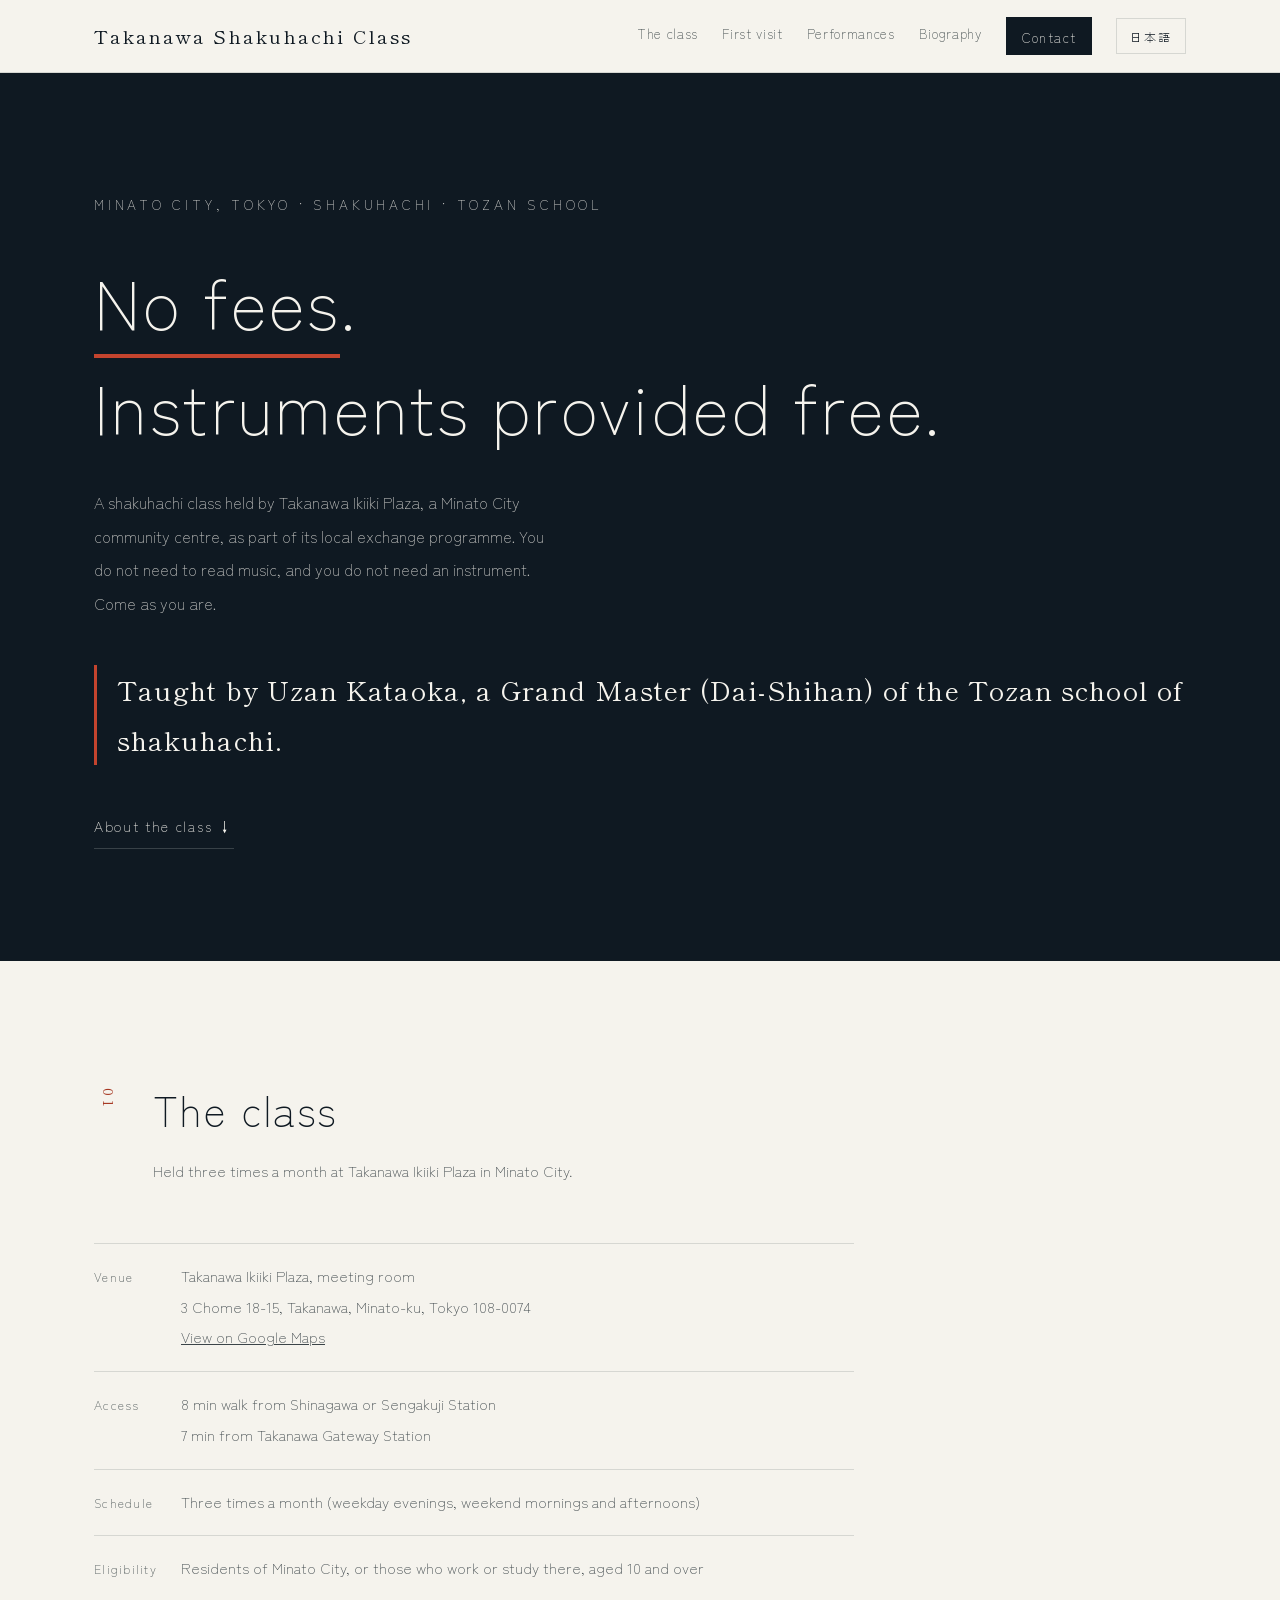
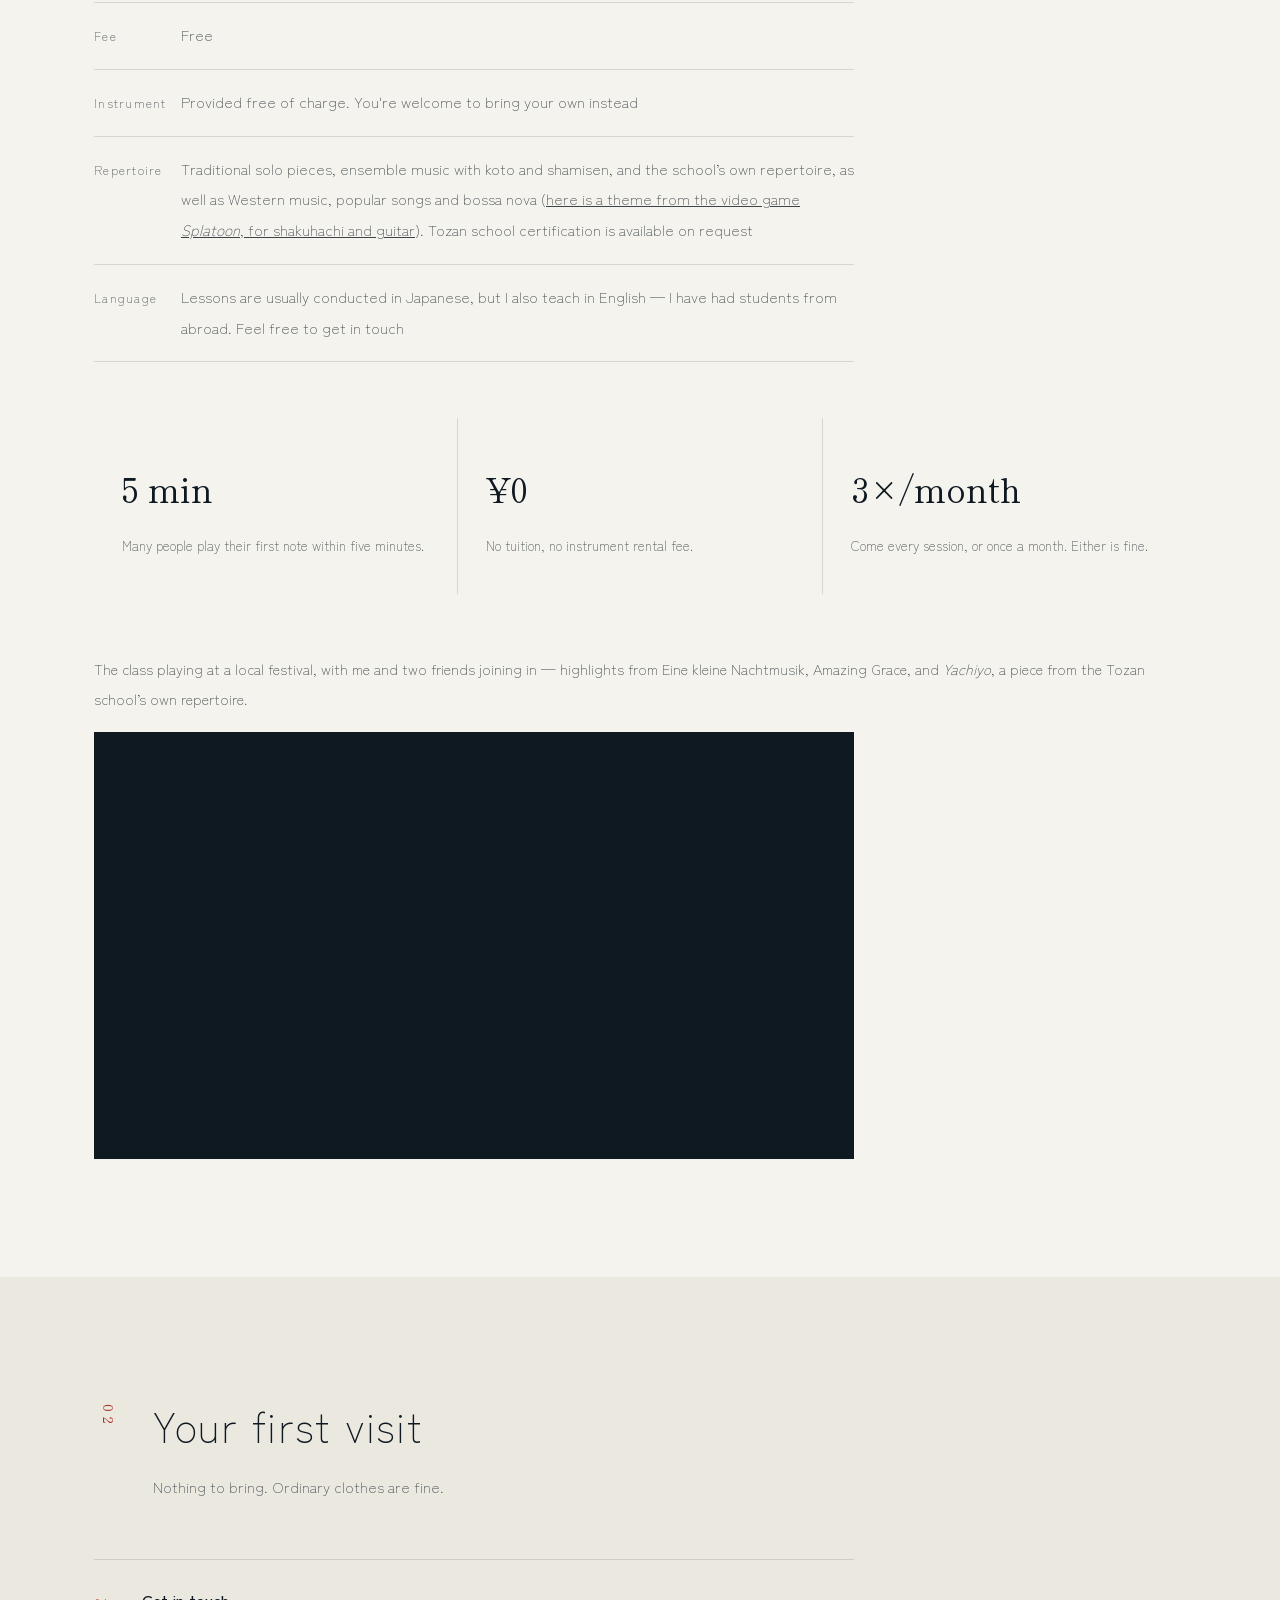
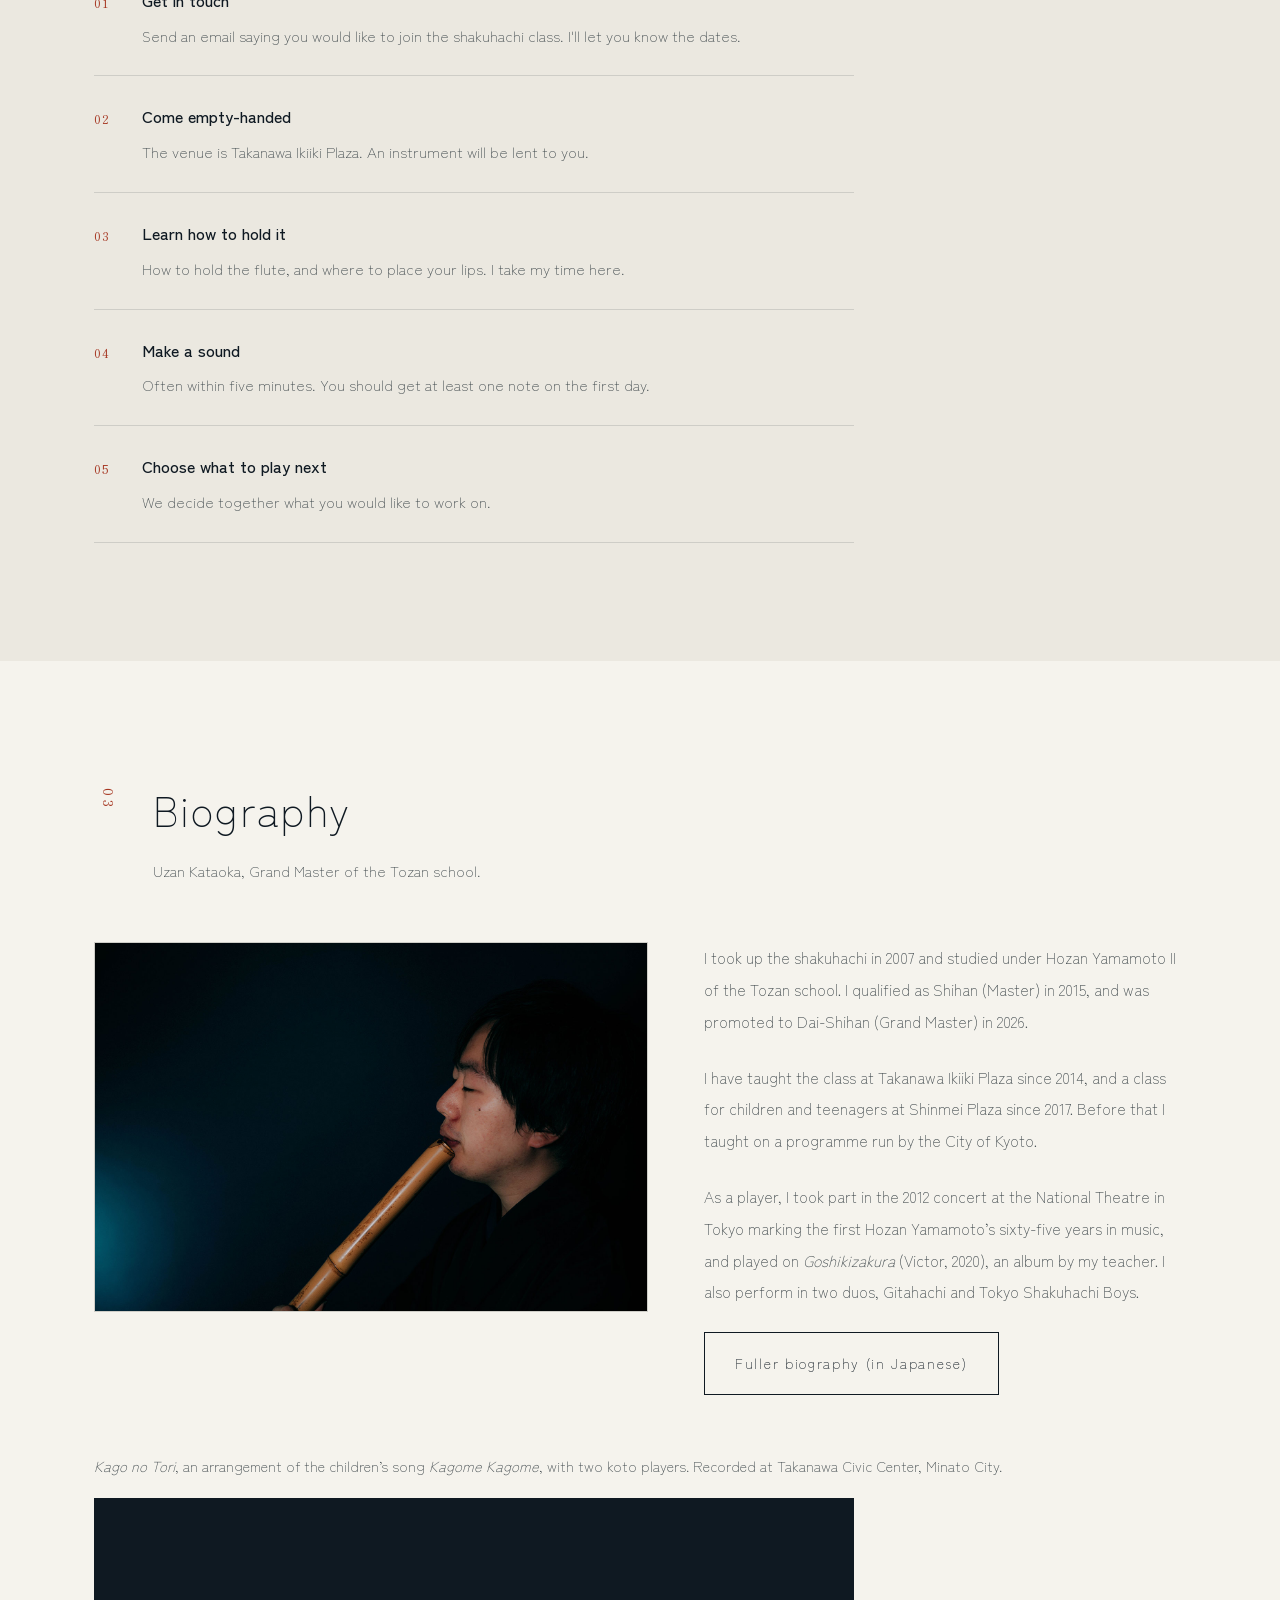
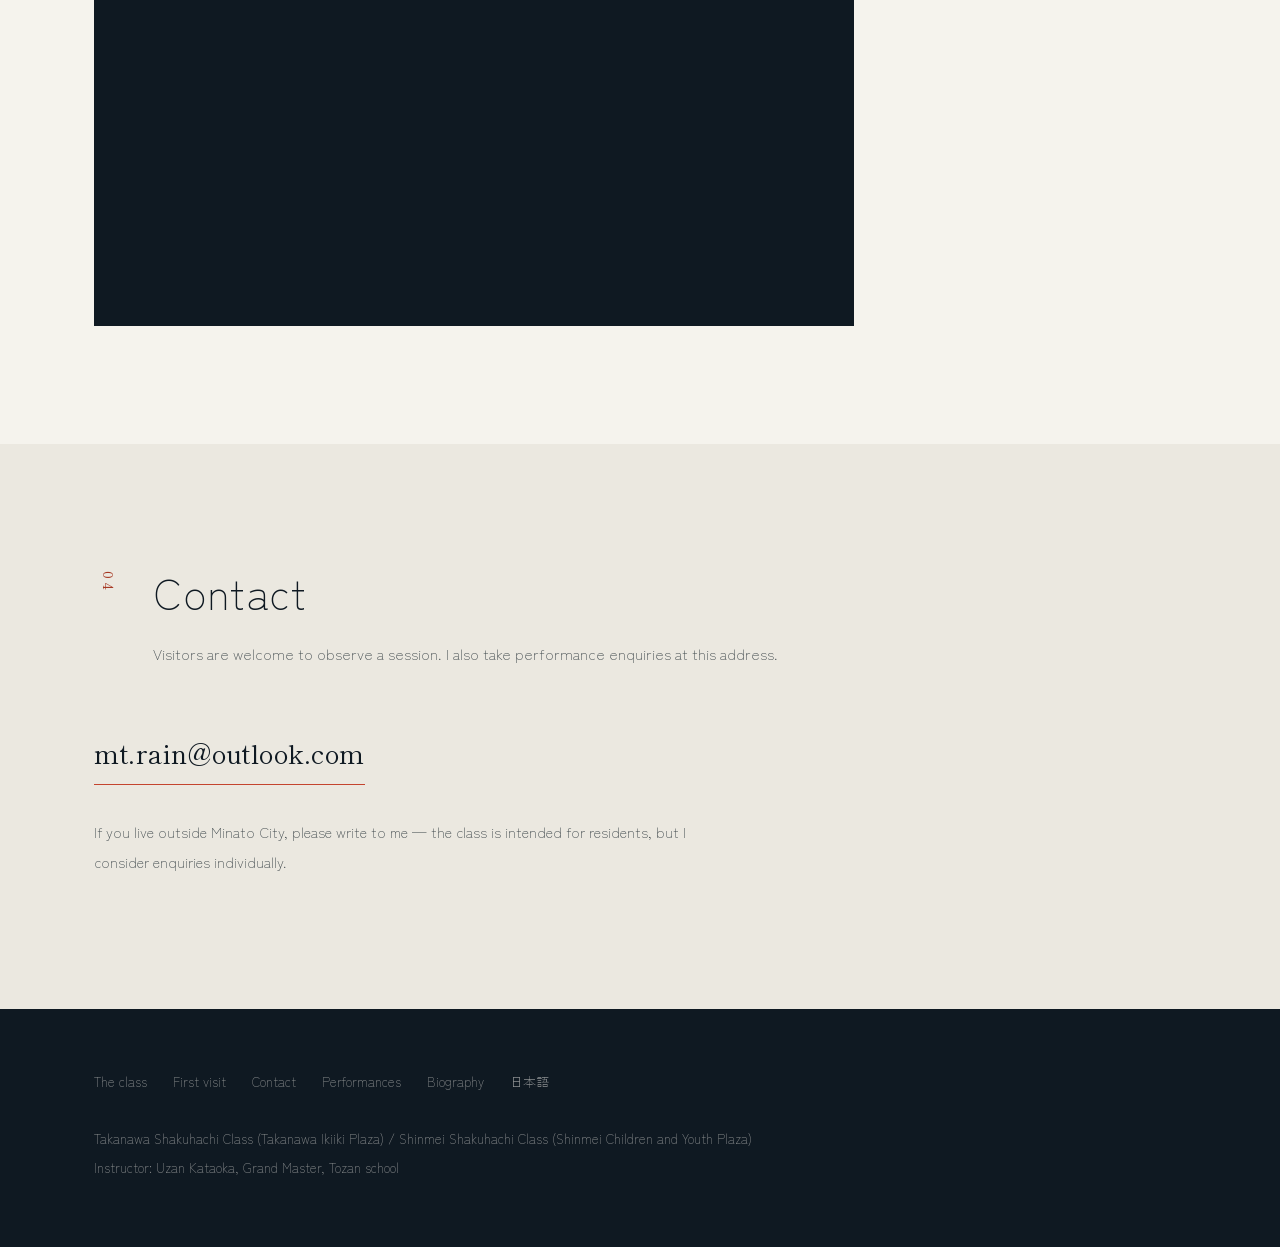
==== commit 7f8cf402: "Unify navigation, rework English page, tidy section styling - Give header, hamburger menu and footer" ====
--- a/en.html
+++ b/en.html
@@ -3,7 +3,7 @@
 <head>
 <meta charset="utf-8">
 <meta name="viewport" content="width=device-width, initial-scale=1">
-<title>Takanawa Shakuhachi School｜Minato City, Tokyo</title>
+<title>Takanawa Shakuhachi Class｜Minato City, Tokyo</title>
 <meta name="description" content="A shakuhachi class in Minato City, Tokyo. No fees, instruments provided free of charge, beginners welcome. Taught by Uzan Kataoka, Grand Master of the Tozan school.">
 <link rel="preconnect" href="https://fonts.googleapis.com">
 <link rel="preconnect" href="https://fonts.gstatic.com" crossorigin>
@@ -14,23 +14,37 @@
 
 <header>
   <div class="wrap bar">
-    <a class="logo" href="en.html">Takanawa Shakuhachi</a>
+    <a class="logo" href="en.html">Takanawa Shakuhachi Class</a>
     <div class="hnav">
       <a href="#about">The class</a>
       <a href="#first">First visit</a>
       <a href="performances.html">Performances</a>
-      <a href="#contact">Contact</a>
+      <a href="#biography">Biography</a>
+      <a class="cta" href="#contact">Contact</a>
       <a class="en" href="index.html">日本語</a>
     </div>
+    <button type="button" class="hbg" id="hbg" aria-expanded="false" aria-controls="menu" aria-label="Open menu" data-label-open="Open menu" data-label-close="Close menu">
+      <i></i><i></i><i></i>
+    </button>
   </div>
 </header>
 
+<div class="menu" id="menu" aria-hidden="true">
+  <div class="wrap">
+    <a href="#about">The class</a>
+    <a href="#first">First visit</a>
+    <a href="#contact">Contact</a>
+    <a href="performances.html">Performances</a>
+    <a href="#biography">Biography</a>
+  </div>
+</div>
+
 <div class="hero" id="top">
   <div class="wrap">
-    <p class="eyebrow">MINATO CITY, TOKYO · TOZAN-RYU SHAKUHACHI</p>
+    <p class="eyebrow">MINATO CITY, TOKYO · SHAKUHACHI · TOZAN SCHOOL</p>
     <h1><u>No fees</u>.<br>Instruments provided free.</h1>
-    <p class="lede">A shakuhachi class run by Minato City as a community programme. You do not need to read music, and you do not need an instrument. Come as you are.</p>
-    <p class="reassure">Taught by Uzan Kataoka, a Grand Master (Dai-Shihan) of the Tozan style of shakuhachi.</p>
+    <p class="lede">A shakuhachi class held by Takanawa Ikiiki Plaza, a Minato City community centre, as part of its local exchange programme. You do not need to read music, and you do not need an instrument. Come as you are.</p>
+    <p class="reassure">Taught by Uzan Kataoka, a Grand Master (Dai-Shihan) of the Tozan school of shakuhachi.</p>
     <a class="jump" href="#about">About the class ↓</a>
   </div>
 </div>
@@ -45,19 +59,23 @@
       </div>
     </div>
     <dl class="spec" style="max-width:760px">
-      <dt>Venue</dt><dd>Takanawa Ikiiki Plaza, meeting room<br>3 Chome 18-15, Takanawa, Minato-Ku, Tokyo 108-0074<br><a href="https://maps.app.goo.gl/hDRrTh7aGPXoZibe8" target="_blank">View on Google Maps</a>
+      <dt>Venue</dt><dd>Takanawa Ikiiki Plaza, meeting room<br>3 Chome 18-15, Takanawa, Minato-ku, Tokyo 108-0074<br><a href="https://maps.app.goo.gl/hDRrTh7aGPXoZibe8" target="_blank">View on Google Maps</a></dd>
       <dt>Access</dt><dd>8 min walk from Shinagawa or Sengakuji Station<br>7 min from Takanawa Gateway Station</dd>
       <dt>Schedule</dt><dd>Three times a month (weekday evenings, weekend mornings and afternoons)</dd>
       <dt>Eligibility</dt><dd>Residents of Minato City, or those who work or study there, aged 10 and over</dd>
       <dt>Fee</dt><dd class="free">Free</dd>
       <dt>Instrument</dt><dd>Provided free of charge. You're welcome to bring your own instead</dd>
-      <dt>Repertoire</dt><dd>Classical honkyoku and sankyoku ensemble, as well as popular songs and bossa nova. Tozan school certification is available on request</dd>
-      <dt>Language</dt><dd>Lessons are usually conducted in Japanese, but I also teach in English — I've had students from abroad before. Feel free to get in touch and I'll accommodate you</dd>
+      <dt>Repertoire</dt><dd>Traditional solo pieces, ensemble music with koto and shamisen, and the school&rsquo;s own repertoire, as well as Western music, popular songs and bossa nova (<a href="https://www.youtube.com/watch?v=0GLg_X5nP6Q" target="_blank" rel="noopener">here is a theme from the video game <em>Splatoon</em>, for shakuhachi and guitar</a>). Tozan school certification is available on request</dd>
+      <dt>Language</dt><dd>Lessons are usually conducted in Japanese, but I also teach in English — I have had students from abroad. Feel free to get in touch</dd>
     </dl>
     <div class="facts" style="margin-top:56px">
       <div><b>5 min</b><p>Many people play their first note within five minutes.</p></div>
-      <div><b>¥0</b><p>No tuition, no instrument rental.</p></div>
+      <div><b>¥0</b><p>No tuition, no instrument rental fee.</p></div>
       <div><b>3&times;/month</b><p>Come every session, or once a month. Either is fine.</p></div>
+    </div>
+    <p style="margin:56px 0 0;font-size:14.5px;color:var(--body)">The class playing at a local festival, with me and two friends joining in &mdash; highlights from Eine kleine Nachtmusik, Amazing Grace, and <em>Yachiyo</em>, a piece from the Tozan school&rsquo;s own repertoire.</p>
+    <div class="pvideo" style="margin-top:18px;max-width:760px">
+      <iframe src="https://www.youtube-nocookie.com/embed/HRMcYrFYMrE" title="The class playing at a local festival" loading="lazy" allow="accelerometer; autoplay; clipboard-write; encrypted-media; gyroscope; picture-in-picture; web-share" allowfullscreen></iframe>
     </div>
   </div>
 </section>
@@ -81,13 +99,38 @@
   </div>
 </section>
 
-<section id="contact">
+<section id="biography">
   <div class="wrap">
     <div class="head">
       <span class="num">03</span>
       <div>
+        <h2>Biography</h2>
+        <p>Uzan Kataoka, Grand Master of the Tozan school.</p>
+      </div>
+    </div>
+    <div class="ptop" style="margin-bottom:0">
+      <div class="ph" style="aspect-ratio:3/2"><img src="images/prof.jpg" alt="Uzan Kataoka" loading="lazy"></div>
+      <div class="bio">
+        <p>I took up the shakuhachi in 2007 and studied under Hozan Yamamoto II of the Tozan school. I qualified as Shihan (Master) in 2015, and was promoted to Dai-Shihan (Grand Master) in 2026.</p>
+        <p>I have taught the class at Takanawa Ikiiki Plaza since 2014, and a class for children and teenagers at Shinmei Plaza since 2017. Before that I taught on a programme run by the City of Kyoto.</p>
+        <p>As a player, I took part in the 2012 concert at the National Theatre in Tokyo marking the first Hozan Yamamoto&rsquo;s sixty-five years in music, and played on <em>Goshikizakura</em> (Victor, 2020), an album by my teacher. I also perform in two duos, Gitahachi and Tokyo Shakuhachi Boys.</p>
+        <p style="margin-bottom:0"><a class="btn dark" href="profile.html">Fuller biography (in Japanese)</a></p>
+      </div>
+    </div>
+    <p style="margin:56px 0 0;font-size:14.5px;color:var(--body)"><em>Kago no Tori</em>, an arrangement of the children&rsquo;s song <em>Kagome Kagome</em>, with two koto players. Recorded at Takanawa Civic Center, Minato City.</p>
+    <div class="pvideo" style="margin-top:18px;max-width:760px">
+      <iframe src="https://www.youtube-nocookie.com/embed/7PaNm6GtX88" title="Uzan Kataoka playing the shakuhachi" loading="lazy" allow="accelerometer; autoplay; clipboard-write; encrypted-media; gyroscope; picture-in-picture; web-share" allowfullscreen></iframe>
+    </div>
+  </div>
+</section>
+
+<section id="contact" style="background:var(--paper-2)">
+  <div class="wrap">
+    <div class="head">
+      <span class="num">04</span>
+      <div>
         <h2>Contact</h2>
-        <p>Visitors are welcome to observe a session. Performance enquiries are also handled at this address.</p>
+        <p>Visitors are welcome to observe a session. I also take performance enquiries at this address.</p>
       </div>
     </div>
     <p><a class="mail" style="font-size:26px" href="mailto:mt.rain@outlook.com?subject=Shakuhachi%20class%20enquiry">mt.rain@outlook.com</a></p>
@@ -100,11 +143,12 @@
     <div class="fnav">
       <a href="#about">The class</a>
       <a href="#first">First visit</a>
+      <a href="#contact">Contact</a>
       <a href="performances.html">Performances</a>
-      <a href="#contact">Contact</a>
+      <a href="#biography">Biography</a>
       <a href="index.html">日本語</a>
     </div>
-    <p>Takanawa Shakuhachi School (Takanawa Ikiiki Plaza) / Shinmei Shakuhachi School (Shinmei Children and Youth Plaza)<br>Instructor: Uzan Kataoka, Grand Master, Tozan school</p>
+    <p>Takanawa Shakuhachi Class (Takanawa Ikiiki Plaza) / Shinmei Shakuhachi Class (Shinmei Children and Youth Plaza)<br>Instructor: Uzan Kataoka, Grand Master, Tozan school</p>
   </div>
 </footer>
 
--- a/assets/css/style.css
+++ b/assets/css/style.css
@@ -7,7 +7,7 @@
   --shu:#C4442E;
   --shu-d:#A63722;
   --body:#3B4448;
-  --grey:#616B6C;
+  --grey:#454F50;
   --line:rgba(15,25,34,.13);
   --line-d:rgba(245,243,237,.18);
   --g:"Zen Kaku Gothic New","Hiragino Sans","Yu Gothic",sans-serif;
@@ -27,10 +27,8 @@
 /* ── 左のレール（尺八の孔＝現在地） ── */
 .rail{position:fixed;left:0;top:0;bottom:0;width:var(--rail);z-index:40;display:flex;flex-direction:column;align-items:center;justify-content:center;color:var(--navy)}
 .rail::before{content:"";position:absolute;top:0;bottom:0;left:50%;width:1px;background:currentColor;opacity:.18}
-.rail.dark{color:var(--paper)}
 .rail a{position:relative;display:block;width:44px;height:76px;text-decoration:none}
 .rail a i{position:absolute;left:50%;top:50%;transform:translate(-50%,-50%);width:10px;height:10px;border-radius:50%;border:1px solid currentColor;background:var(--paper);transition:.3s}
-.rail.dark a i{background:var(--navy)}
 .rail a span{position:absolute;left:calc(50% + 15px);top:50%;transform:translateY(-50%);writing-mode:vertical-rl;font-size:11.5px;letter-spacing:.26em;white-space:nowrap;opacity:0;transition:.3s}
 .rail a:hover span,.rail a:focus-visible span,.rail a.active span{opacity:.72}
 .rail a.active i{background:var(--shu);border-color:var(--shu);transform:translate(-50%,-50%) scale(1.35)}
@@ -44,12 +42,45 @@
 .hnav a{text-decoration:none;color:#3D4749;padding-bottom:3px;border-bottom:1px solid transparent;white-space:nowrap}
 .hnav a:hover,.hnav a:focus-visible{color:var(--shu-d);border-color:var(--shu)}
 .hnav a[aria-current="page"]{color:var(--navy);border-color:var(--shu)}
+.cta{background:var(--navy);border:1px solid var(--navy) !important;padding:6px 15px;letter-spacing:.1em;color:var(--paper) !important}
+.cta:hover,.cta:focus-visible{background:var(--shu-d);border-color:var(--shu-d) !important;color:var(--paper) !important}
 .en{font-size:12px !important;letter-spacing:.16em;border:1px solid var(--line) !important;padding:6px 13px;color:var(--navy) !important}
 .en:hover,.en:focus-visible{background:var(--navy);color:var(--paper) !important;border-color:var(--navy) !important}
 @media(max-width:960px){.hnav a:not(.en){display:none}}
 
+/* ── ハンバーガー ── */
+.hbg{display:none;flex-direction:column;justify-content:center;gap:5px;width:44px;height:44px;margin-left:4px;padding:0;background:none;border:0;cursor:pointer;flex:none}
+.hbg i{display:block;width:22px;height:1px;background:var(--navy);margin:0 auto}
+@media(max-width:960px){.hbg{display:flex}.bar{gap:10px}}
+.menu{position:fixed;left:0;right:0;top:72px;z-index:29;background:var(--paper);border-bottom:1px solid var(--line);
+  transform:translateY(-100%);visibility:hidden;transition:transform .38s ease,visibility .38s}
+.menu.open{transform:none;visibility:visible}
+.menu .wrap{padding-top:8px;padding-bottom:26px}
+.menu a{display:block;text-decoration:none;font-family:var(--m);font-size:17px;letter-spacing:.1em;padding:17px 2px;border-bottom:1px solid var(--line);color:var(--navy)}
+.menu a:last-child{border-bottom:0}
+body.menu-open{overflow:hidden}
+body.menu-open .mobile-cta{transform:translateY(100%)}
+@media(min-width:961px){.menu{display:none}}
+@media(prefers-reduced-motion:reduce){.menu{transition:none}}
+
 /* ── ヒーロー ── */
-.hero{background:var(--navy);color:var(--paper);padding:130px 0 118px}
+.hero{position:relative;overflow:hidden;background:var(--navy);color:var(--paper);padding:118px 0 112px}
+.hero > .wrap{position:relative;z-index:2;width:100%}
+.hero-bg{position:absolute;inset:0;z-index:1;
+  background-image:url("../../images/hero-wide.jpg");
+  background-size:auto 100%;          /* 高さ基準。画面を広げても拡大しない */
+  background-position:right center;
+  background-color:#000B13;           /* 画像左端と同色。継ぎ目を消す */
+  background-repeat:no-repeat}
+.hero-bg::after{content:"";position:absolute;inset:0;
+  background:linear-gradient(95deg,rgba(15,25,34,.82) 0%,rgba(15,25,34,.66) 40%,rgba(15,25,34,.18) 72%,rgba(15,25,34,0) 100%)}
+
+/* 名乗り */
+.byline{display:flex;flex-direction:column;gap:10px;margin:0 0 32px}
+.bl-name{font-family:var(--m);font-size:clamp(17px,2.35vw,24px);letter-spacing:.12em;line-height:1.7}
+.bl-note{font-size:11.5px;letter-spacing:.2em;opacity:.55}
+@media(max-width:600px){.bl-name{letter-spacing:.08em}}
+
 .eyebrow{font-size:13.5px;letter-spacing:.28em;opacity:.85;margin:0 0 34px}
 h1{margin:0 0 34px;font-weight:300;font-size:clamp(36px,6.6vw,70px);line-height:1.34;letter-spacing:.02em}
 h1 u{text-decoration:none;display:inline-block;border-bottom:4px solid var(--shu);padding-bottom:8px}
@@ -57,7 +88,25 @@
 .venue{margin:0 0 46px;font-size:13px;letter-spacing:.1em;opacity:.55;padding-left:16px;border-left:2px solid var(--shu);line-height:2.2}
 .jump{display:inline-flex;align-items:center;gap:12px;text-decoration:none;font-size:14px;letter-spacing:.12em;border-bottom:1px solid var(--line-d);padding-bottom:8px;transition:.25s}
 .jump:hover,.jump:focus-visible{border-color:var(--paper);gap:18px}
-@media(max-width:900px){.hero{padding:78px 0 70px}}
+@media(min-width:761px) and (max-width:900px){.hero{padding:78px 0 70px}}
+
+/* 幅が足りないときは、紺のマスクを右まで伸ばして顔を沈める
+   （縦レイアウトになる画面では、下の指定が上書きします） */
+@media (max-width:1560px){
+  .hero-bg::after{background:linear-gradient(95deg,
+    rgba(15,25,34,.90) 0%,rgba(15,25,34,.84) 46%,rgba(15,25,34,.50) 76%,rgba(15,25,34,.14) 100%)}
+}
+
+/* 縦長〜正方形に近い画面は、文字を上・顔を下に */
+@media (max-width:1200px) and (max-aspect-ratio:5/4){
+  .hero{min-height:100svh;display:flex;align-items:flex-start;padding:64px 0 40px}
+  .hero-bg{background-image:url("../../images/hero-tall.jpg");
+    background-size:cover;background-position:58% bottom}
+  .hero-bg::after{background:linear-gradient(180deg,
+    rgba(15,25,34,.95) 0%,rgba(15,25,34,.90) 34%,rgba(15,25,34,.62) 62%,rgba(15,25,34,.30) 100%)}
+}
+/* 教室名2行は、スマホでは場所を譲る */
+@media (max-width:760px){ .hero .venue{display:none} }
 
 /* 下位ページの見出し帯 */
 .phead{background:var(--navy);color:var(--paper);padding:86px 0 78px}
@@ -79,7 +128,7 @@
 .head{display:grid;grid-template-columns:auto 1fr;gap:30px;align-items:start;margin-bottom:56px}
 .num{writing-mode:vertical-rl;font-family:var(--m);font-size:14px;letter-spacing:.32em;color:var(--shu-d);padding-top:9px}
 h2{margin:0;font-weight:300;font-size:clamp(26px,4.2vw,42px);letter-spacing:.03em;line-height:1.45}
-.head p{margin:16px 0 0;color:var(--grey);font-size:15px}
+.head p{margin:16px 0 0;color:var(--body);font-size:15px}
 @media(max-width:700px){section{padding:78px 0}.head{gap:16px;margin-bottom:36px}.num{writing-mode:horizontal-tb;padding-top:0}}
 
 /* ── 対象の振り分け ── */
@@ -104,11 +153,30 @@
 .ph{background:var(--paper-2);border:1px solid var(--line);display:flex;align-items:center;justify-content:center;color:var(--grey);font-size:12px;letter-spacing:.14em;text-align:center;padding:20px;line-height:2;overflow:hidden}
 .ph:has(img){padding:0}
 .ph img{width:100%;height:100%;object-fit:cover}
-.facts{display:grid;grid-template-columns:repeat(3,1fr);gap:1px;background:var(--line);margin-top:60px}
+.facts{display:grid;grid-template-columns:repeat(3,1fr);gap:1px;background:var(--line);margin:0 0 60px}
 .facts div{background:var(--paper);padding:36px 28px}
 .facts b{display:block;font-family:var(--m);font-size:34px;font-weight:400;margin-bottom:8px}
 .facts p{margin:0;font-size:13.5px;color:var(--grey);line-height:1.95}
+.soudan{display:inline-block;margin-top:6px;font-size:13.5px;color:var(--grey)}
+.soudan a{text-decoration:none;border-bottom:1px solid var(--shu);padding-bottom:2px;color:var(--body)}
+.soudan a:hover,.soudan a:focus-visible{color:var(--shu-d)}
 @media(max-width:860px){.detail{grid-template-columns:1fr;gap:36px}.facts{grid-template-columns:1fr}}
+
+/* ── 小中高生に ── */
+.kidsgrid{display:grid;grid-template-columns:1fr .62fr;gap:56px;align-items:start}
+.kidsbody p{margin:0 0 22px;font-size:15.5px;color:var(--body);line-height:2.15}
+.kidsbody p.last{margin-top:36px;margin-bottom:0}
+.kidsend{margin:48px 0 0;padding-top:24px;border-top:1px solid var(--line)}
+.kidsgo{margin:0;font-size:15.5px;color:var(--body);line-height:2}
+.kidsgo::before{content:"── ";color:var(--grey)}
+.kidsgo a{margin-left:.5em;text-decoration:none;font-size:16px;letter-spacing:.06em;border-bottom:1px solid var(--shu);padding-bottom:3px;white-space:nowrap}
+.kidsgo a::after{content:" →"}
+.kidsgo a:hover,.kidsgo a:focus-visible{color:var(--shu-d)}
+.kidstel{margin:16px 0 0;padding-left:1.4em;font-size:13px;color:var(--grey);line-height:1.95}
+.kidstel a{text-decoration:none;color:var(--body);border-bottom:1px solid var(--line);padding-bottom:2px}
+.kidstel a:hover,.kidstel a:focus-visible{color:var(--shu-d);border-color:var(--shu)}
+.kidstel span{font-size:12.5px}
+@media(max-width:860px){.kidsgrid{grid-template-columns:1fr;gap:36px}}
 
 /* ── はじめての日 ── */
 .steps{list-style:none;margin:0;padding:0}
@@ -189,21 +257,23 @@
 @media(max-width:860px){.ptop{grid-template-columns:1fr;gap:36px;margin-bottom:48px}.plower-grid{grid-template-columns:1fr;gap:40px}}
 
 /* ── 申し込み ── */
-.apply{background:var(--paper-2)}
 .reassure{font-family:var(--m);font-size:clamp(20px,3vw,27px);letter-spacing:.04em;margin:0 0 44px;padding-left:20px;border-left:3px solid var(--shu);line-height:1.85}
-.rooms2{display:grid;grid-template-columns:1fr 1fr;gap:1px;background:var(--line)}
-.room2{background:var(--paper-2);padding:40px 34px}
-.room2 small{font-size:11.5px;letter-spacing:.2em;color:var(--shu-d);display:block;margin-bottom:14px}
-.room2 h3{margin:0 0 6px;font-weight:400;font-size:20px;letter-spacing:.05em}
-.room2 .sub2{margin:0 0 24px;font-size:13.5px;color:var(--grey)}
+.reassure.tight{margin-bottom:20px}
+.apnote{margin:0 0 44px;font-size:15px;color:var(--body);line-height:1.95}
+.applybox{border:1px solid var(--line);background:var(--paper-2)}
+.venue2{padding:32px 34px 26px;border-bottom:1px solid var(--line)}
+.venue2 h3{margin:0 0 6px;font-weight:400;font-size:21px;letter-spacing:.05em;line-height:1.6}
+.venue2 .sub2{margin:0;font-size:13.5px;color:var(--grey)}
+.ways{display:grid;grid-template-columns:1fr 1fr;gap:1px;background:var(--line)}
+.way{background:var(--paper-2);padding:32px 34px 34px}
+.way small{font-size:11.5px;letter-spacing:.2em;color:var(--shu-d);display:block;margin-bottom:16px}
+.note2{margin:16px 0 0;font-size:13px;color:var(--body);line-height:1.9}
 .tel{font-family:var(--m);font-size:26px;letter-spacing:.03em;text-decoration:none;border-bottom:1px solid var(--shu);padding-bottom:5px;display:inline-block}
 .tel:hover,.tel:focus-visible{color:var(--shu-d)}
 .hours{margin:16px 0 0;font-size:13px;color:var(--grey)}
-.direct{margin-top:1px;background:var(--paper-2);padding:40px 34px;border-top:1px solid var(--line)}
-.direct p{margin:0 0 16px;font-size:14.5px;color:var(--body)}
 .mail{font-family:var(--m);font-size:21px;letter-spacing:.02em;text-decoration:none;border-bottom:1px solid var(--shu);padding-bottom:5px;display:inline-block;word-break:break-all}
 .mail:hover,.mail:focus-visible{color:var(--shu-d)}
-@media(max-width:760px){.rooms2{grid-template-columns:1fr}.room2,.direct{padding:32px 24px}}
+@media(max-width:760px){.ways{grid-template-columns:1fr}.venue2,.way{padding:28px 24px}}
 
 /* ── 問い合わせ ── */
 .uses{list-style:none;margin:0 0 32px;padding:0;display:flex;flex-wrap:wrap;gap:10px}
@@ -215,6 +285,7 @@
 .fnav a{text-decoration:none}
 .fnav a:hover,.fnav a:focus-visible{color:var(--paper)}
 footer p{margin:30px 0 0;line-height:2.2}
+footer .owner{margin-top:18px;font-size:12px;opacity:.7}
 @media(min-width:761px){footer{padding-bottom:64px}}
 
 /* ── スマホ下部の固定ボタン ── */
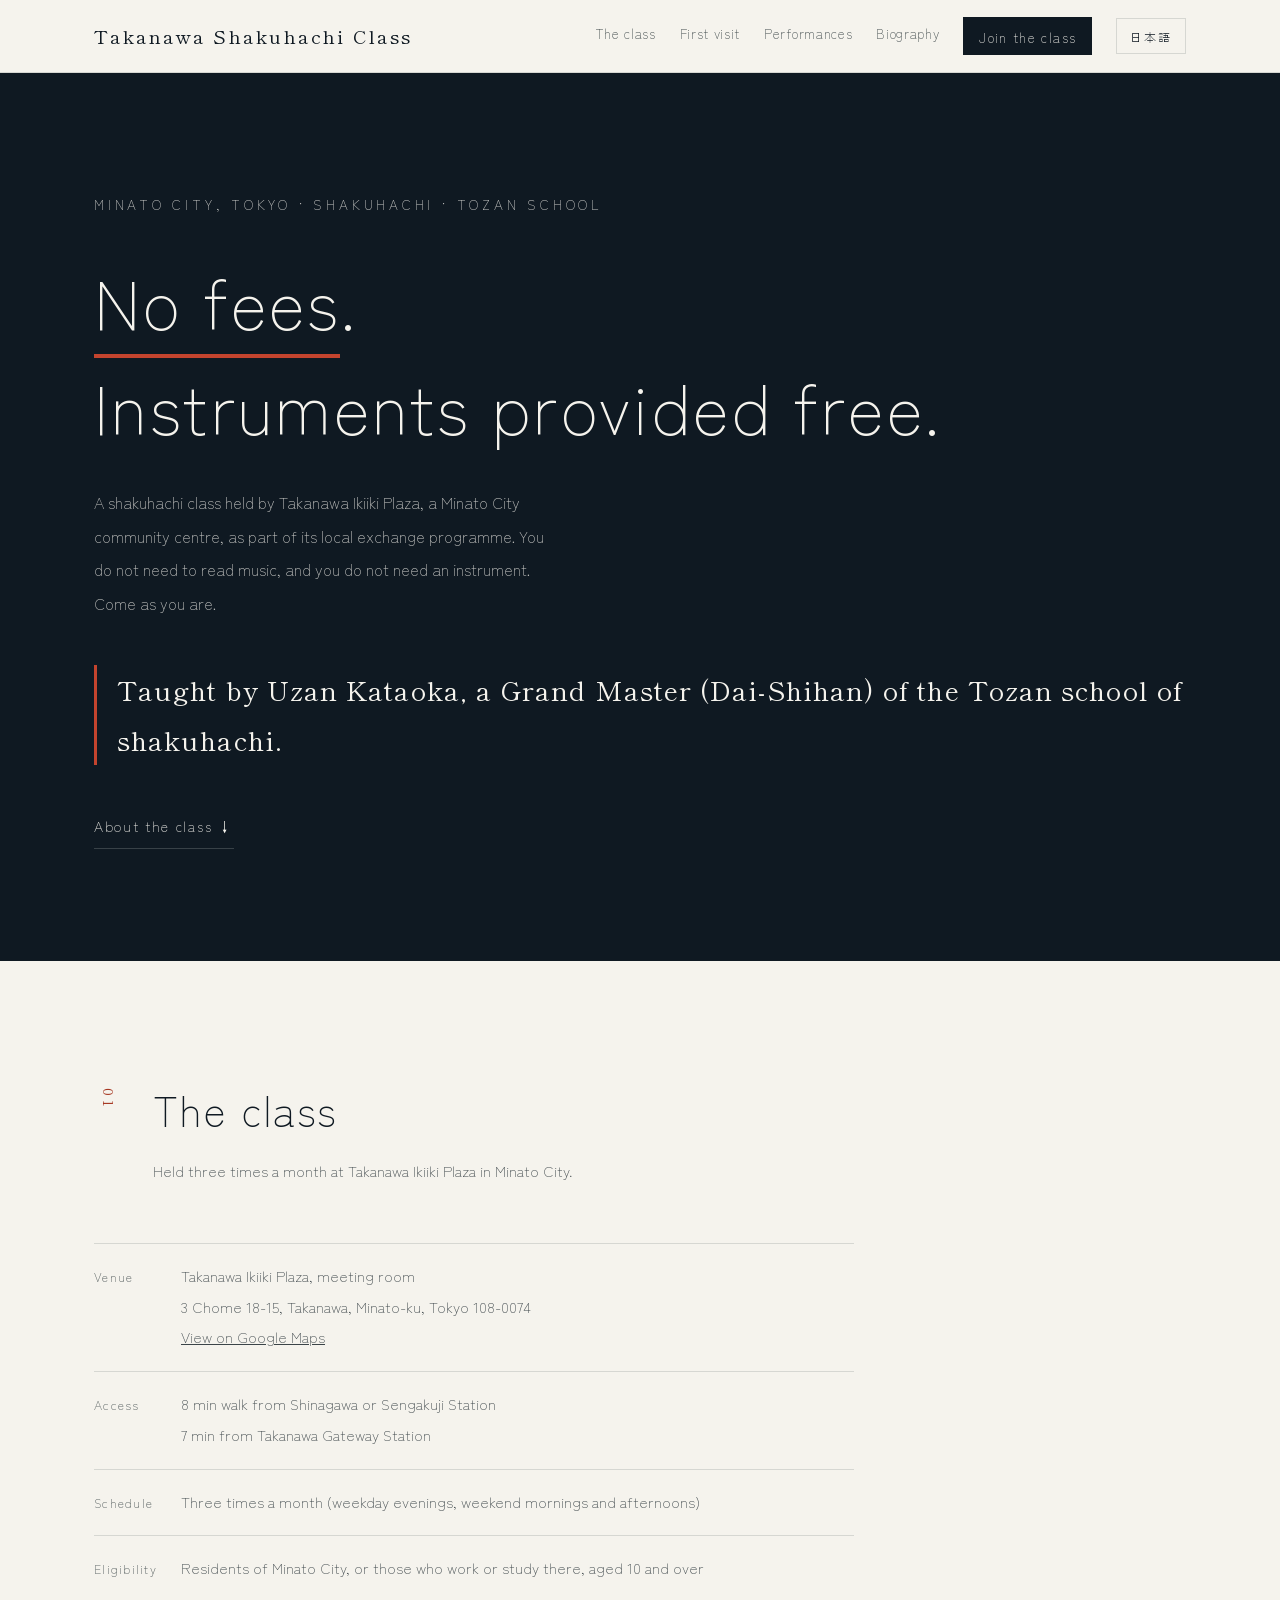
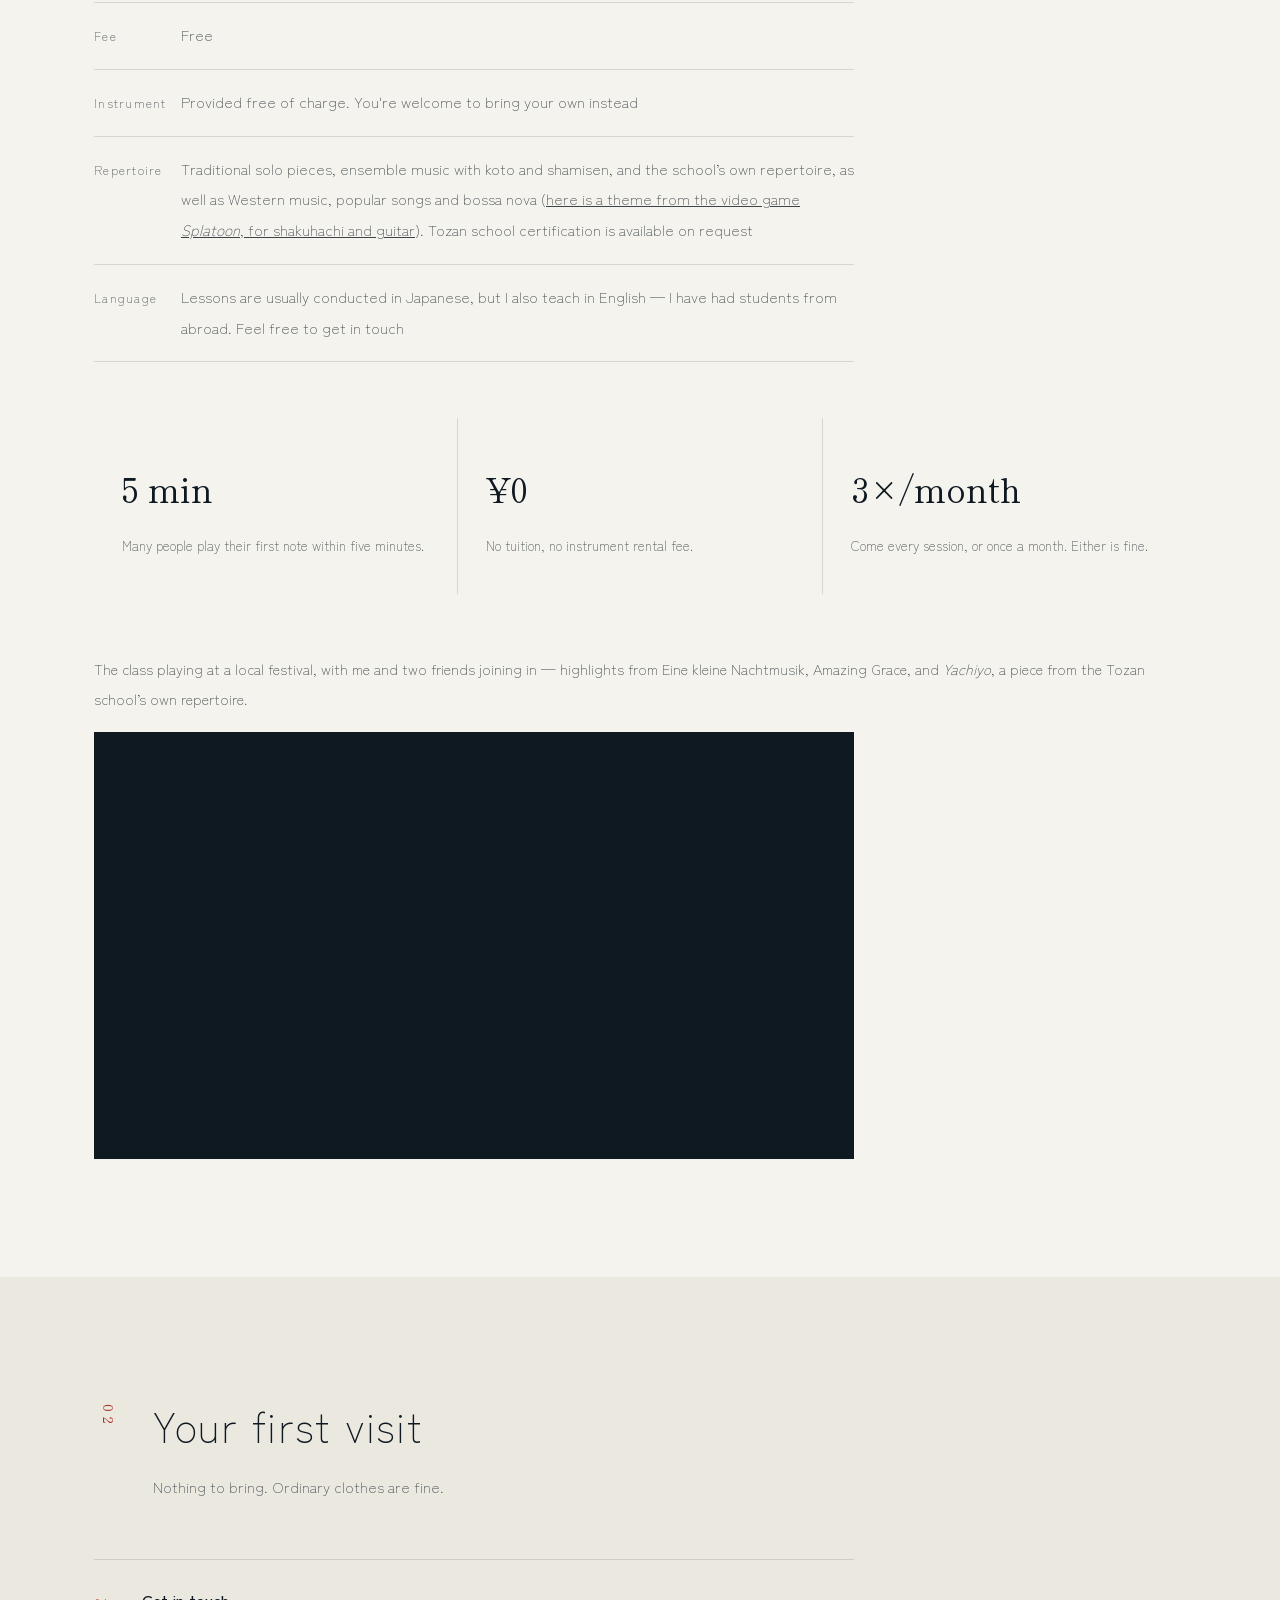
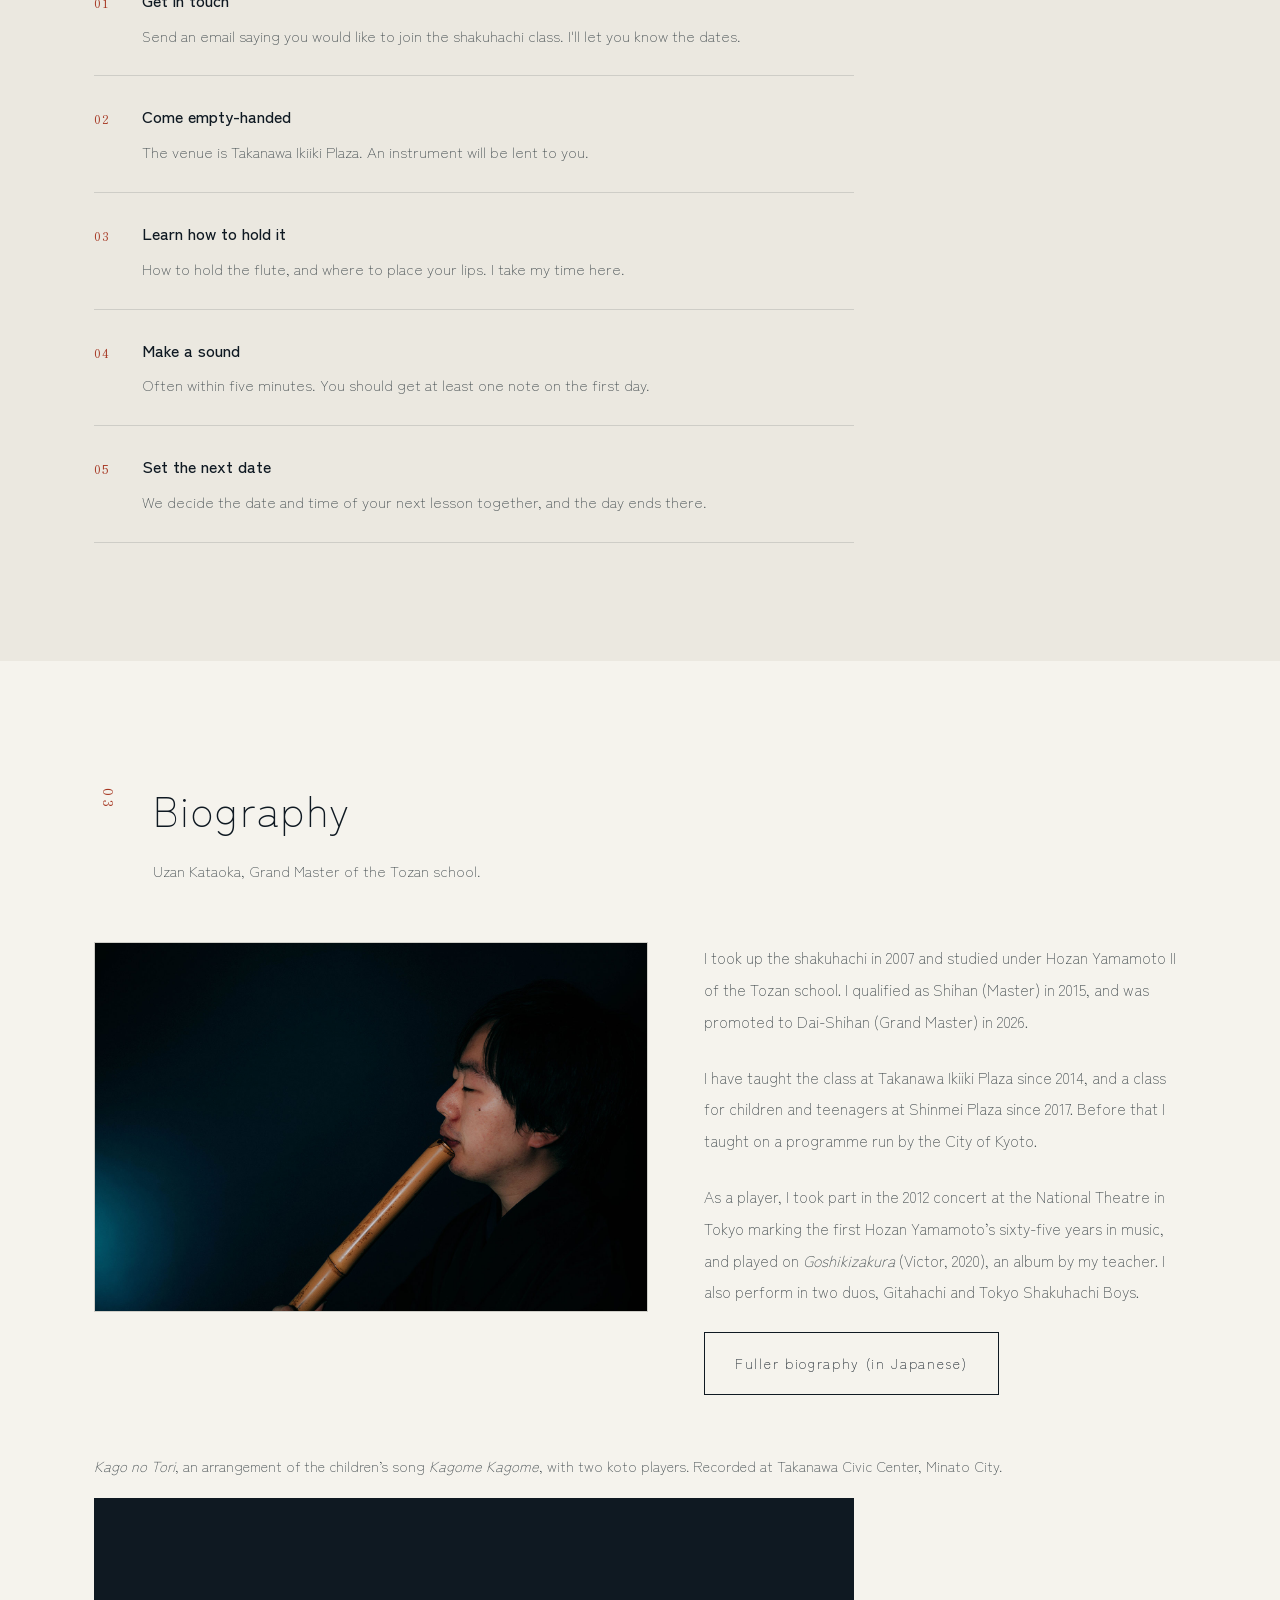
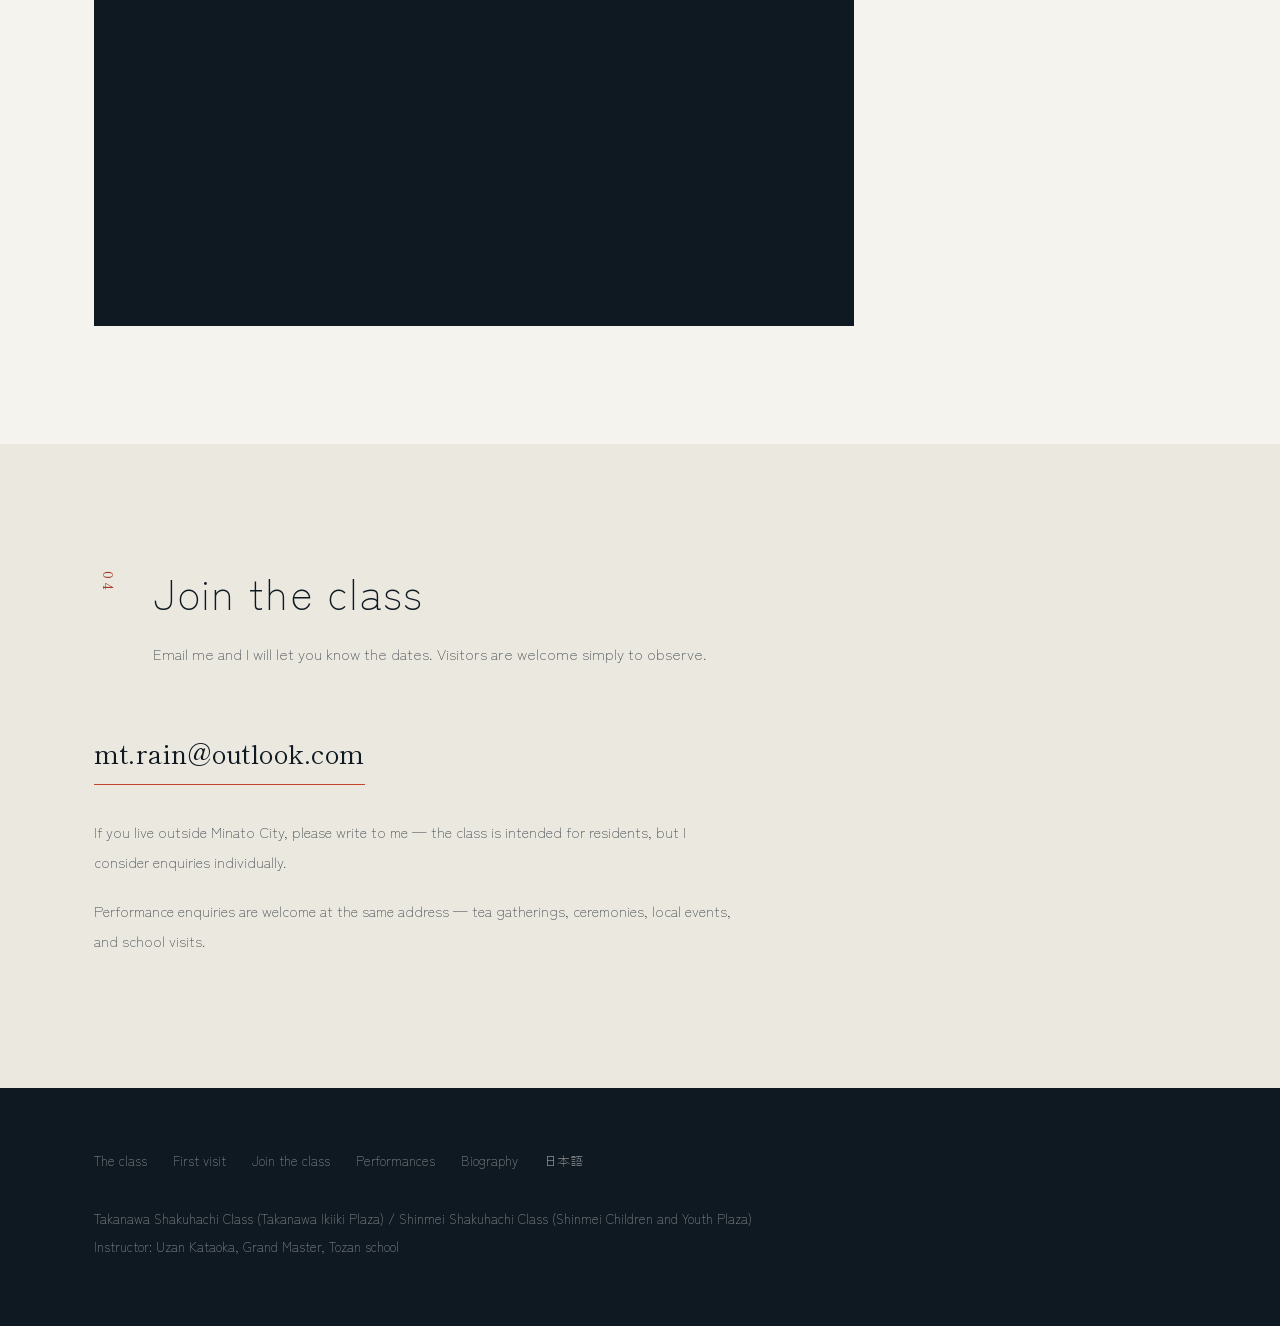
==== commit c2d750a7: "Add the kids photo, rewrite the greeting, fix the mobile header - Replace the placeholder in the kid" ====
--- a/en.html
+++ b/en.html
@@ -20,7 +20,7 @@
       <a href="#first">First visit</a>
       <a href="performances.html">Performances</a>
       <a href="#biography">Biography</a>
-      <a class="cta" href="#contact">Contact</a>
+      <a class="cta" href="#contact">Join the class</a>
       <a class="en" href="index.html">日本語</a>
     </div>
     <button type="button" class="hbg" id="hbg" aria-expanded="false" aria-controls="menu" aria-label="Open menu" data-label-open="Open menu" data-label-close="Close menu">
@@ -33,7 +33,7 @@
   <div class="wrap">
     <a href="#about">The class</a>
     <a href="#first">First visit</a>
-    <a href="#contact">Contact</a>
+    <a href="#contact">Join the class</a>
     <a href="performances.html">Performances</a>
     <a href="#biography">Biography</a>
   </div>
@@ -94,7 +94,7 @@
       <li><em>02</em><div><b>Come empty-handed</b>The venue is Takanawa Ikiiki Plaza. An instrument will be lent to you.</div></li>
       <li><em>03</em><div><b>Learn how to hold it</b>How to hold the flute, and where to place your lips. I take my time here.</div></li>
       <li><em>04</em><div><b>Make a sound</b>Often within five minutes. You should get at least one note on the first day.</div></li>
-      <li><em>05</em><div><b>Choose what to play next</b>We decide together what you would like to work on.</div></li>
+      <li><em>05</em><div><b>Set the next date</b>We decide the date and time of your next lesson together, and the day ends there.</div></li>
     </ol>
   </div>
 </section>
@@ -129,12 +129,13 @@
     <div class="head">
       <span class="num">04</span>
       <div>
-        <h2>Contact</h2>
-        <p>Visitors are welcome to observe a session. I also take performance enquiries at this address.</p>
+        <h2>Join the class</h2>
+        <p>Email me and I will let you know the dates. Visitors are welcome simply to observe.</p>
       </div>
     </div>
     <p><a class="mail" style="font-size:26px" href="mailto:mt.rain@outlook.com?subject=Shakuhachi%20class%20enquiry">mt.rain@outlook.com</a></p>
     <p style="margin-top:32px;font-size:14.5px;color:var(--body);max-width:44em">If you live outside Minato City, please write to me — the class is intended for residents, but I consider enquiries individually.</p>
+    <p style="margin-top:20px;font-size:14.5px;color:var(--body);max-width:44em">Performance enquiries are welcome at the same address &mdash; tea gatherings, ceremonies, local events, and school visits.</p>
   </div>
 </section>
 
@@ -143,7 +144,7 @@
     <div class="fnav">
       <a href="#about">The class</a>
       <a href="#first">First visit</a>
-      <a href="#contact">Contact</a>
+      <a href="#contact">Join the class</a>
       <a href="performances.html">Performances</a>
       <a href="#biography">Biography</a>
       <a href="index.html">日本語</a>
--- a/assets/css/style.css
+++ b/assets/css/style.css
@@ -37,7 +37,8 @@
 /* ── ヘッダー ── */
 header{background:var(--paper);border-bottom:1px solid var(--line);position:sticky;top:0;z-index:30}
 .bar{display:flex;align-items:center;justify-content:space-between;height:72px;gap:18px}
-.logo{font-family:var(--m);font-size:19px;letter-spacing:.13em;text-decoration:none;white-space:nowrap}
+.logo{font-family:var(--m);font-size:19px;letter-spacing:.13em;text-decoration:none;white-space:nowrap;min-width:0}
+@media(max-width:600px){.logo{font-size:15px;letter-spacing:.06em;white-space:normal;line-height:1.35}}
 .hnav{display:flex;align-items:center;gap:24px;font-size:13.5px;letter-spacing:.05em}
 .hnav a{text-decoration:none;color:#3D4749;padding-bottom:3px;border-bottom:1px solid transparent;white-space:nowrap}
 .hnav a:hover,.hnav a:focus-visible{color:var(--shu-d);border-color:var(--shu)}
@@ -153,6 +154,7 @@
 .ph{background:var(--paper-2);border:1px solid var(--line);display:flex;align-items:center;justify-content:center;color:var(--grey);font-size:12px;letter-spacing:.14em;text-align:center;padding:20px;line-height:2;overflow:hidden}
 .ph:has(img){padding:0}
 .ph img{width:100%;height:100%;object-fit:cover}
+.cap{margin:12px 0 0;font-size:12.5px;color:var(--grey);line-height:1.9}
 .facts{display:grid;grid-template-columns:repeat(3,1fr);gap:1px;background:var(--line);margin:0 0 60px}
 .facts div{background:var(--paper);padding:36px 28px}
 .facts b{display:block;font-family:var(--m);font-size:34px;font-weight:400;margin-bottom:8px}
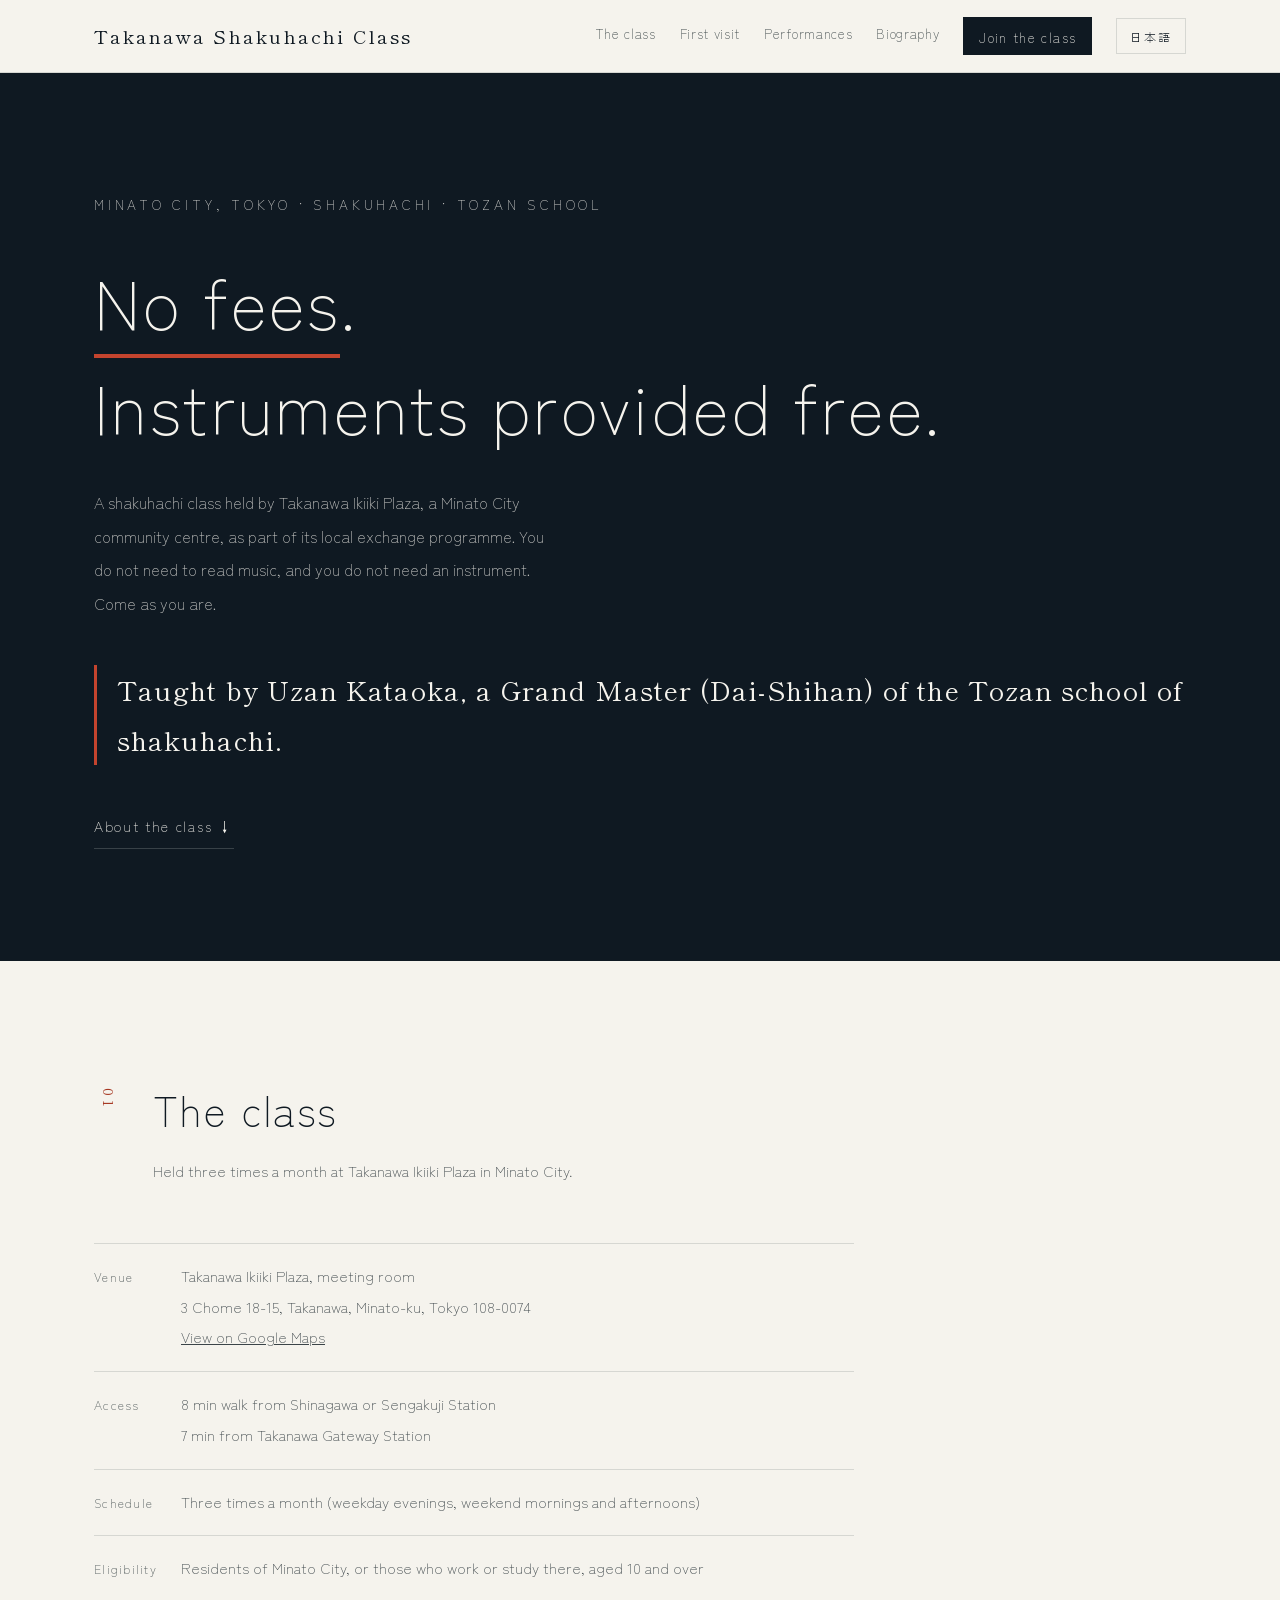
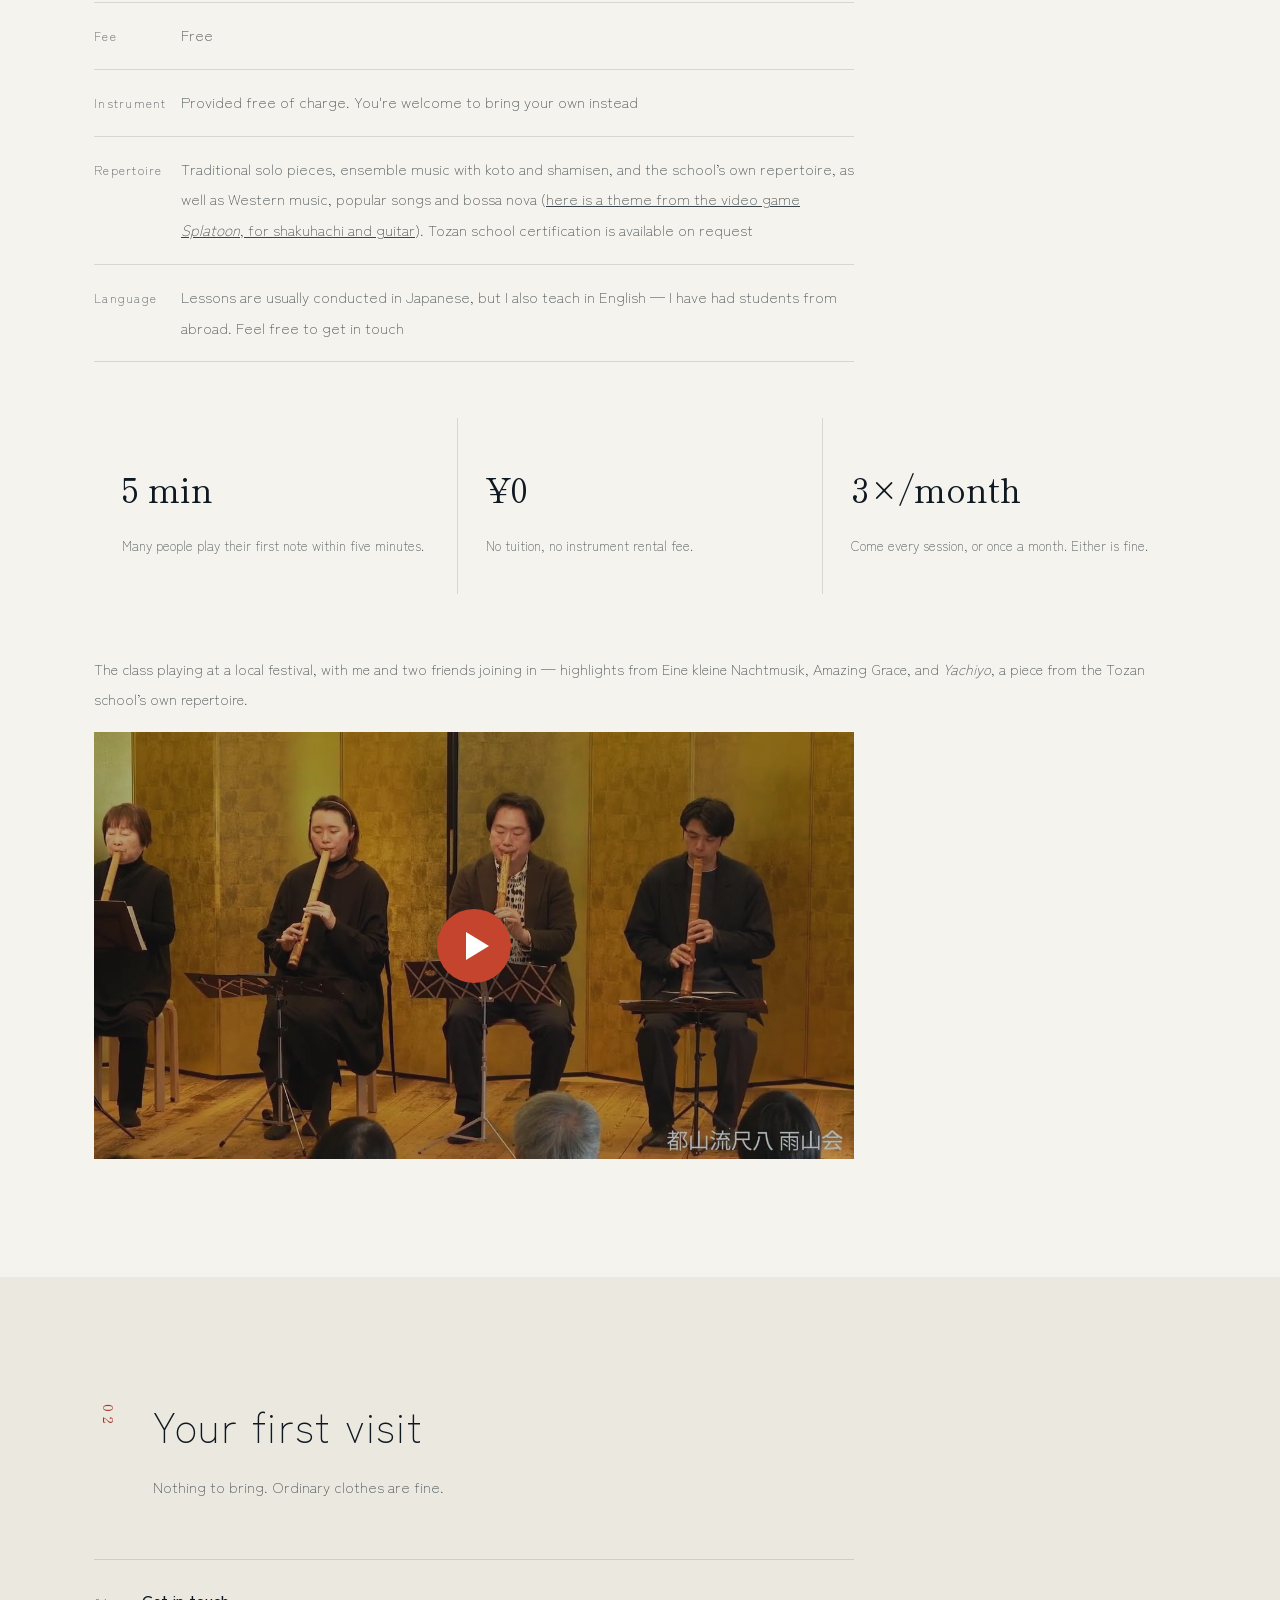
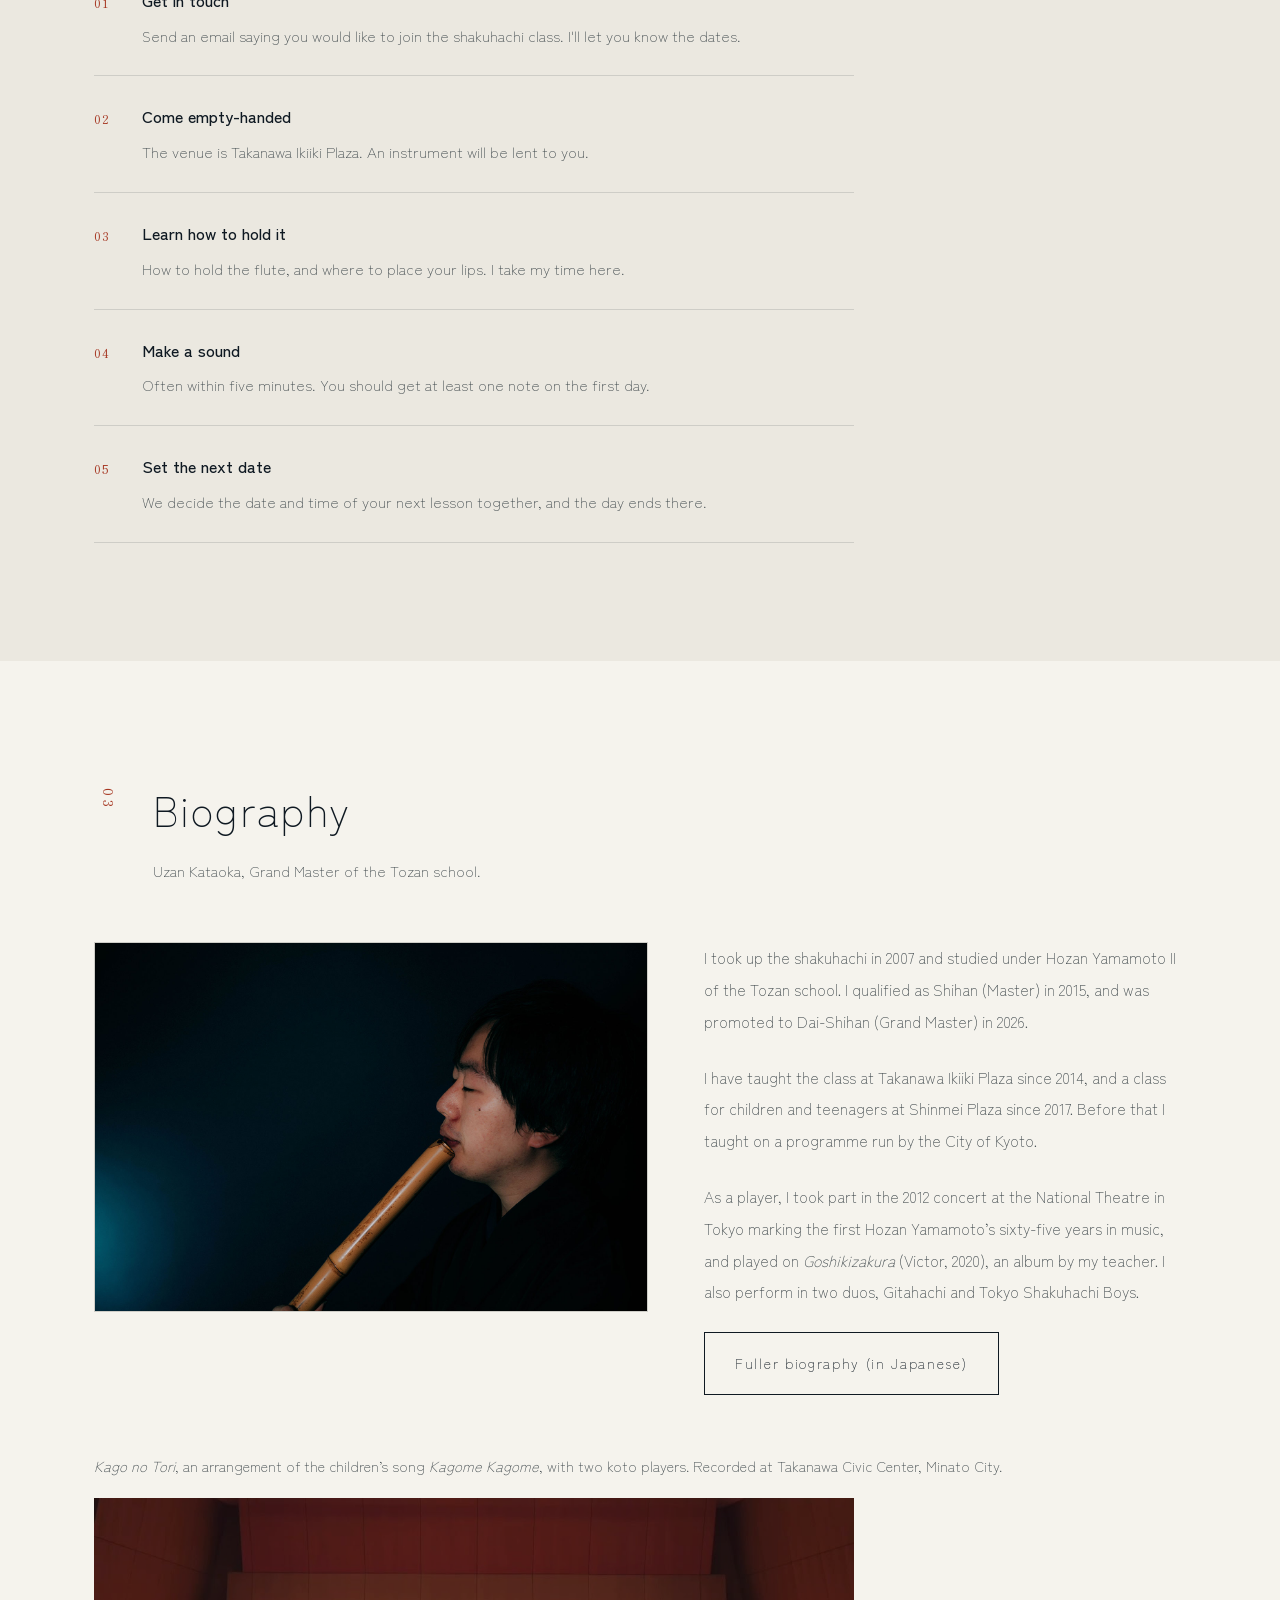
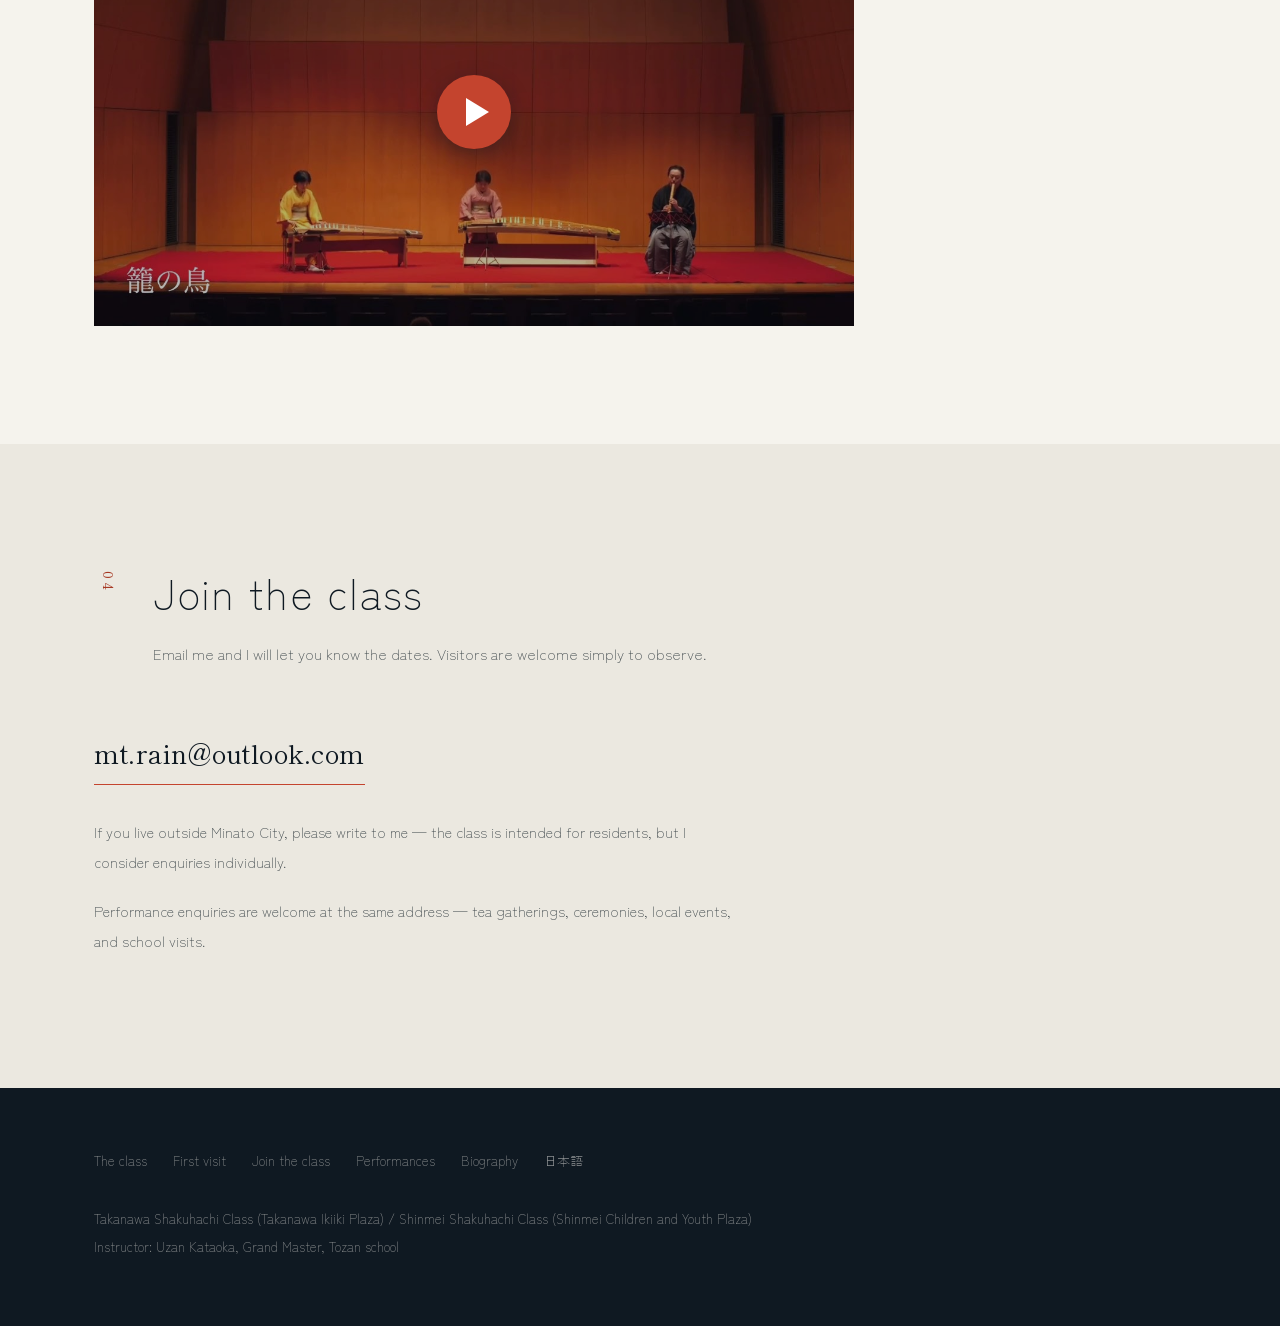
==== commit d5a9dc23: "Replace video embeds with click-to-play posters Show a still frame and a play button in place of the" ====
--- a/en.html
+++ b/en.html
@@ -75,7 +75,10 @@
     </div>
     <p style="margin:56px 0 0;font-size:14.5px;color:var(--body)">The class playing at a local festival, with me and two friends joining in &mdash; highlights from Eine kleine Nachtmusik, Amazing Grace, and <em>Yachiyo</em>, a piece from the Tozan school&rsquo;s own repertoire.</p>
     <div class="pvideo" style="margin-top:18px;max-width:760px">
-      <iframe src="https://www.youtube-nocookie.com/embed/HRMcYrFYMrE" title="The class playing at a local festival" loading="lazy" allow="accelerometer; autoplay; clipboard-write; encrypted-media; gyroscope; picture-in-picture; web-share" allowfullscreen></iframe>
+      <button type="button" class="pv" data-video="HRMcYrFYMrE" data-video-title="The class playing at a local festival" aria-label="Play the video: the class playing at a local festival">
+        <img src="images/video-festival.jpg" alt="" width="1280" height="720" loading="lazy" decoding="async">
+        <span class="pv-btn"></span>
+      </button>
     </div>
   </div>
 </section>
@@ -119,7 +122,10 @@
     </div>
     <p style="margin:56px 0 0;font-size:14.5px;color:var(--body)"><em>Kago no Tori</em>, an arrangement of the children&rsquo;s song <em>Kagome Kagome</em>, with two koto players. Recorded at Takanawa Civic Center, Minato City.</p>
     <div class="pvideo" style="margin-top:18px;max-width:760px">
-      <iframe src="https://www.youtube-nocookie.com/embed/7PaNm6GtX88" title="Uzan Kataoka playing the shakuhachi" loading="lazy" allow="accelerometer; autoplay; clipboard-write; encrypted-media; gyroscope; picture-in-picture; web-share" allowfullscreen></iframe>
+      <button type="button" class="pv" data-video="7PaNm6GtX88" data-video-title="Uzan Kataoka playing the shakuhachi" aria-label="Play the video: Uzan Kataoka playing the shakuhachi">
+        <img src="images/video-kagonotori.jpg" alt="" width="1280" height="720" loading="lazy" decoding="async">
+        <span class="pv-btn"></span>
+      </button>
     </div>
   </div>
 </section>
--- a/assets/css/style.css
+++ b/assets/css/style.css
@@ -231,6 +231,8 @@
 /* ── 出演情報の一覧ページ ── */
 .list{list-style:none;margin:0;padding:0}
 .list li{display:grid;grid-template-columns:150px 1fr;gap:36px;padding:40px 0;border-bottom:1px solid var(--line);align-items:start}
+.list li.year{display:block;padding:44px 0 0;border-bottom:0;font-family:var(--m);font-size:15px;letter-spacing:.14em;color:var(--shu-d)}
+.list li.year:first-child{padding-top:0}
 .list .thumb{aspect-ratio:1/1.414;background:var(--paper-2);border:1px solid var(--line);display:flex;align-items:center;justify-content:center;color:var(--grey);font-size:11.5px;text-align:center;padding:12px;overflow:hidden}
 .list .thumb img{width:100%;height:100%;object-fit:cover}
 .list time{display:block;font-family:var(--m);font-size:14px;letter-spacing:.06em;color:var(--shu-d);margin-bottom:10px}
@@ -256,6 +258,16 @@
 .creds li{padding:9px 0;font-size:13px;line-height:1.55;color:var(--body);border-bottom:1px solid var(--line)}
 .pvideo{margin-top:50px;aspect-ratio:16/9;background:var(--navy);overflow:hidden}
 .pvideo iframe{width:100%;height:100%;border:0;display:block}
+/* チラシと同じで、まず静止画を見せ、押されてから動画を読み込む */
+.pv{position:relative;display:block;width:100%;height:100%;padding:0;border:0;background:none;cursor:pointer;overflow:hidden;appearance:none;-webkit-appearance:none}
+.pv img{width:100%;height:100%;object-fit:cover;display:block}
+.pv::before{content:"";position:absolute;inset:0;background:rgba(15,25,34,.3);transition:background .25s}
+.pv:hover::before,.pv:focus-visible::before{background:rgba(15,25,34,.14)}
+.pv:focus-visible{outline:2px solid var(--shu);outline-offset:3px}
+.pv-btn{position:absolute;left:50%;top:50%;transform:translate(-50%,-50%);width:74px;height:74px;border-radius:50%;background:var(--shu);display:grid;place-items:center;box-shadow:0 6px 20px rgba(15,25,34,.4);transition:background .25s,transform .25s}
+.pv-btn::before{content:"";width:0;height:0;margin-left:6px;border-left:23px solid #fff;border-top:14px solid transparent;border-bottom:14px solid transparent}
+.pv:hover .pv-btn{background:var(--shu-d);transform:translate(-50%,-50%) scale(1.07)}
+@media(max-width:640px){.pv-btn{width:60px;height:60px}.pv-btn::before{margin-left:5px;border-left-width:19px;border-top-width:11px;border-bottom-width:11px}}
 @media(max-width:860px){.ptop{grid-template-columns:1fr;gap:36px;margin-bottom:48px}.plower-grid{grid-template-columns:1fr;gap:40px}}
 
 /* ── 申し込み ── */
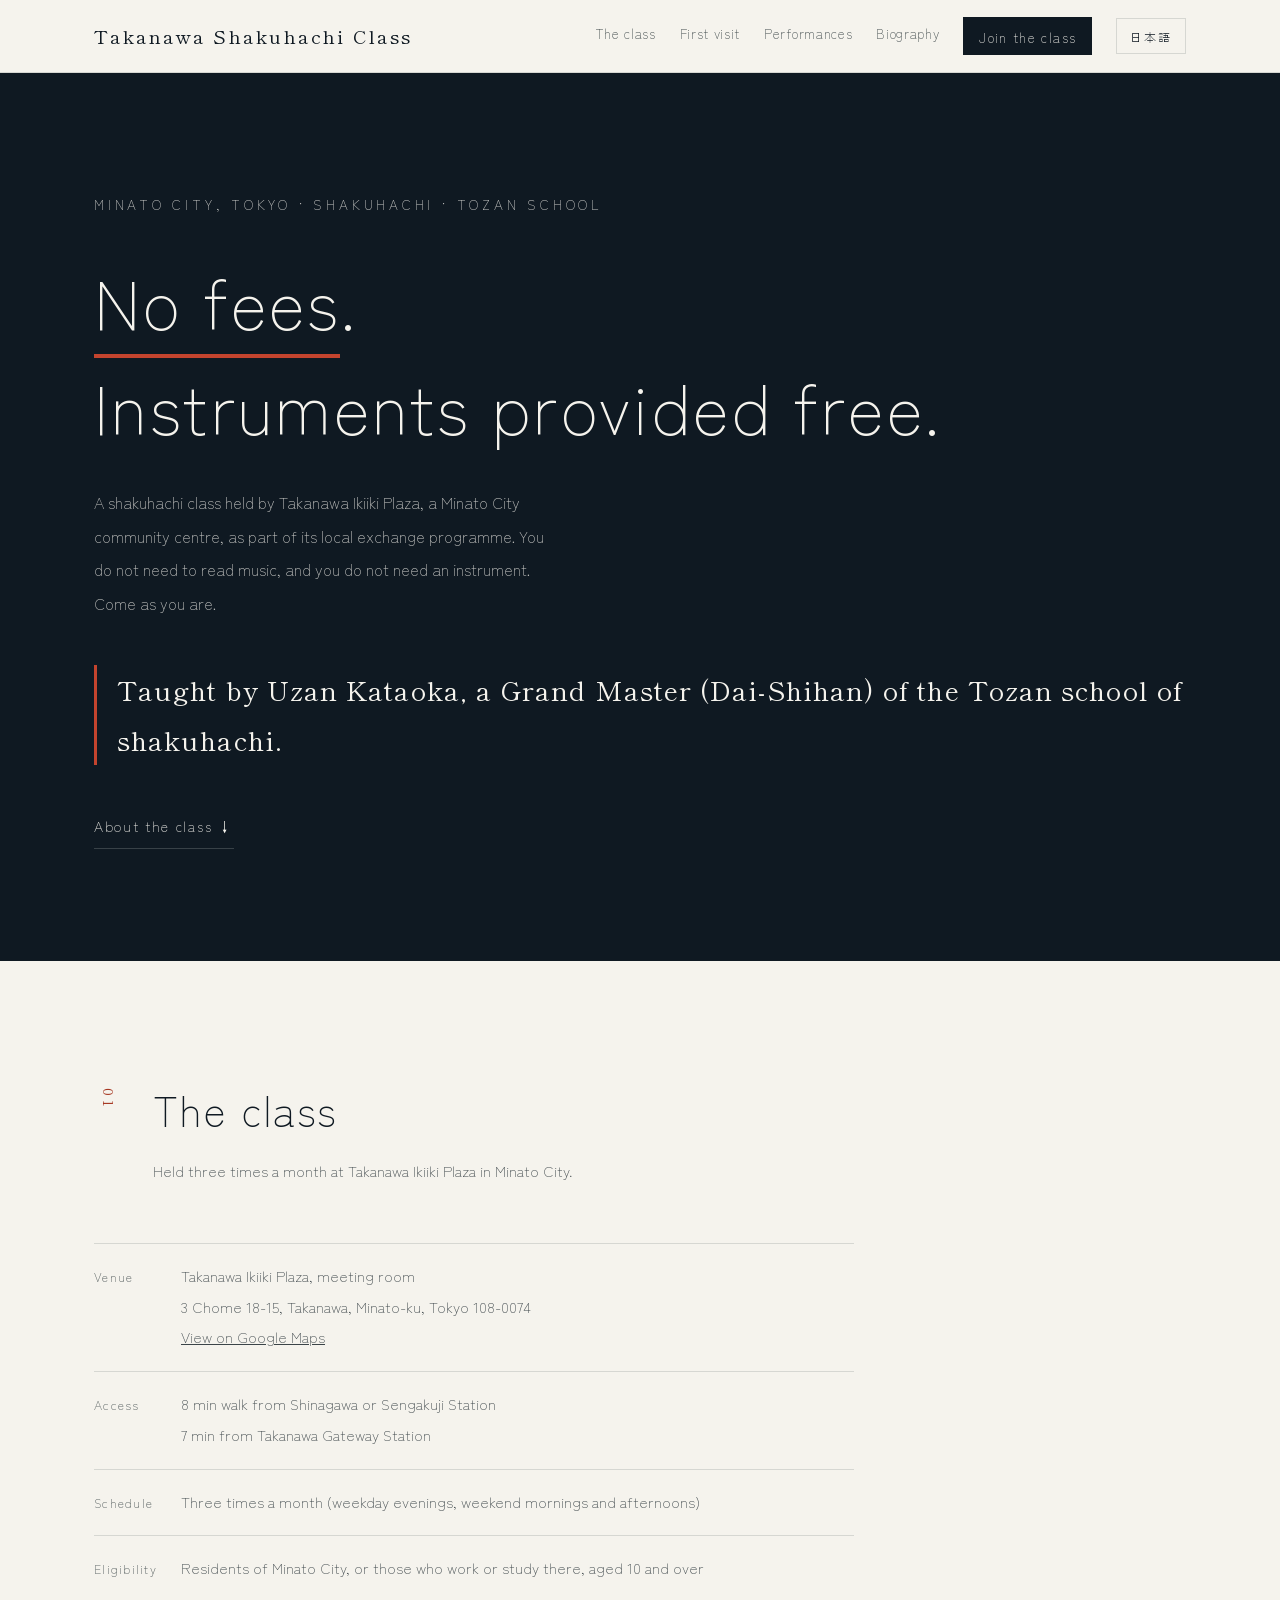
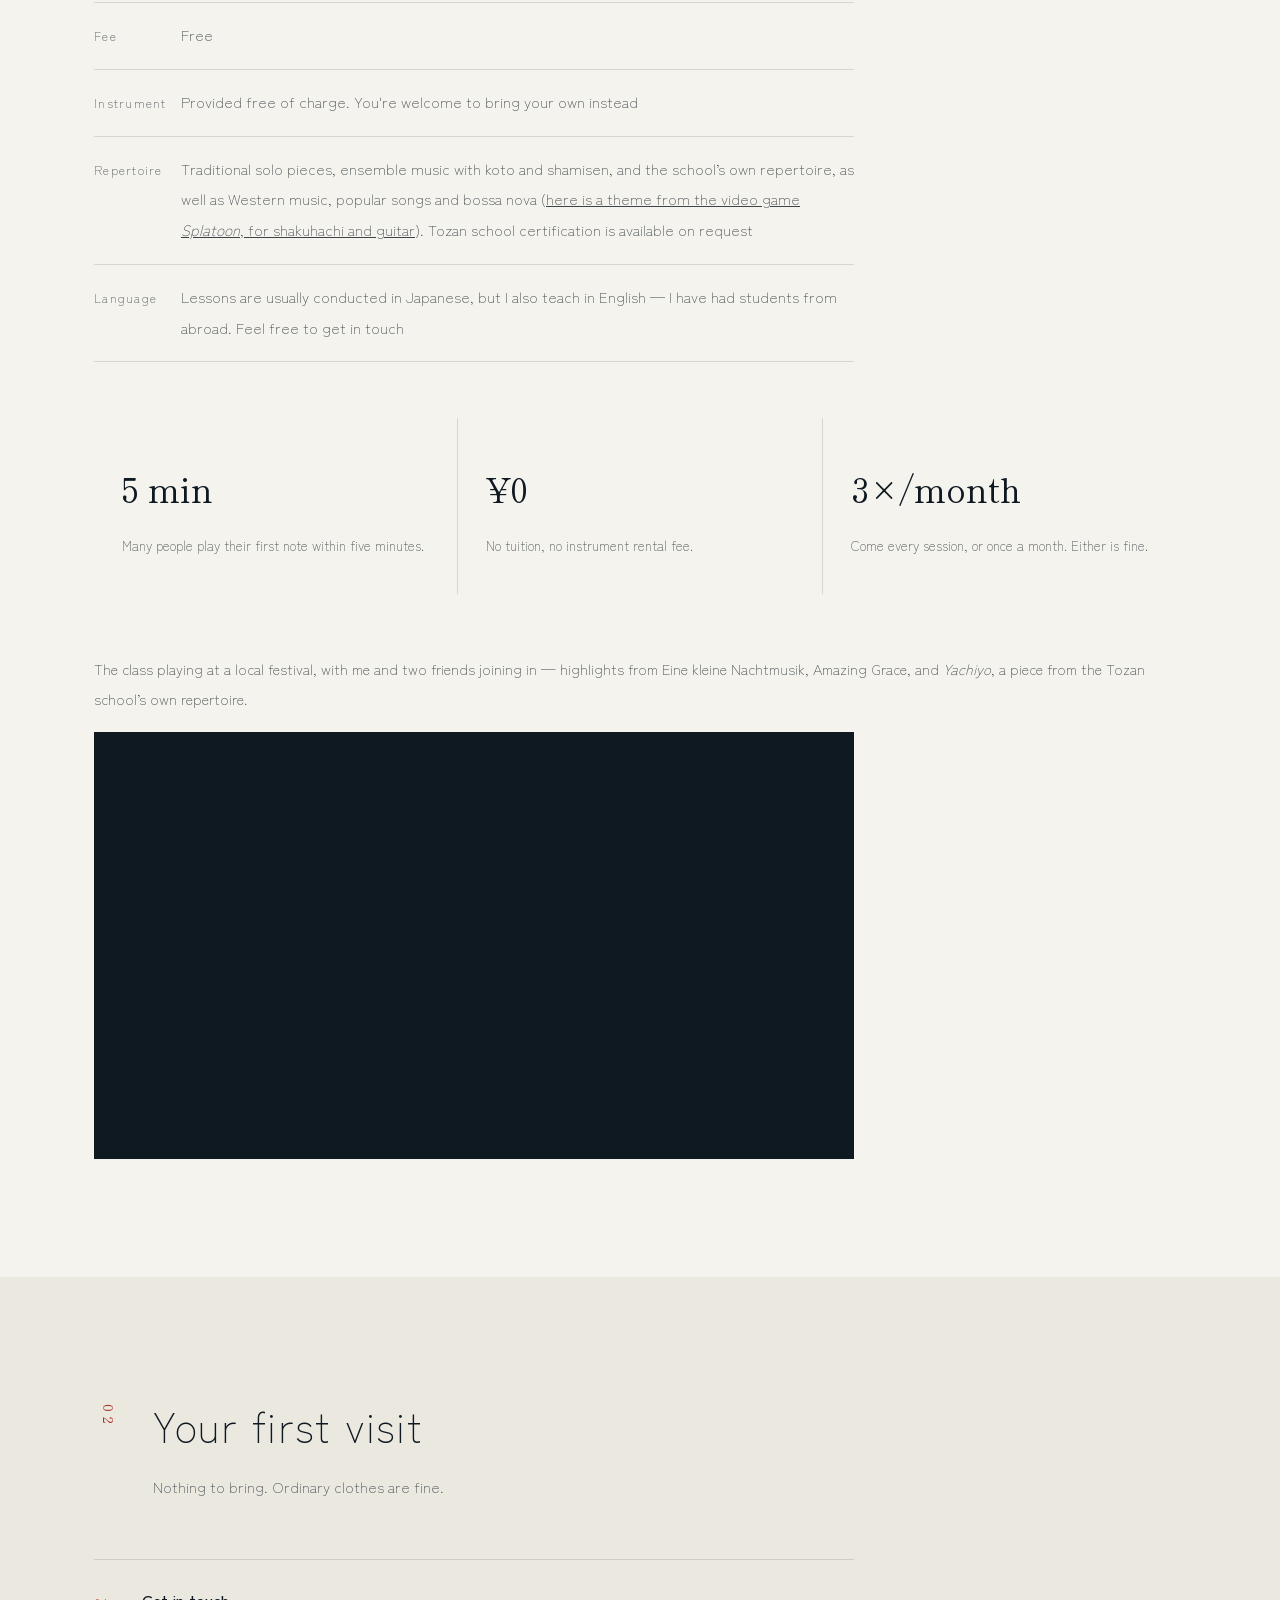
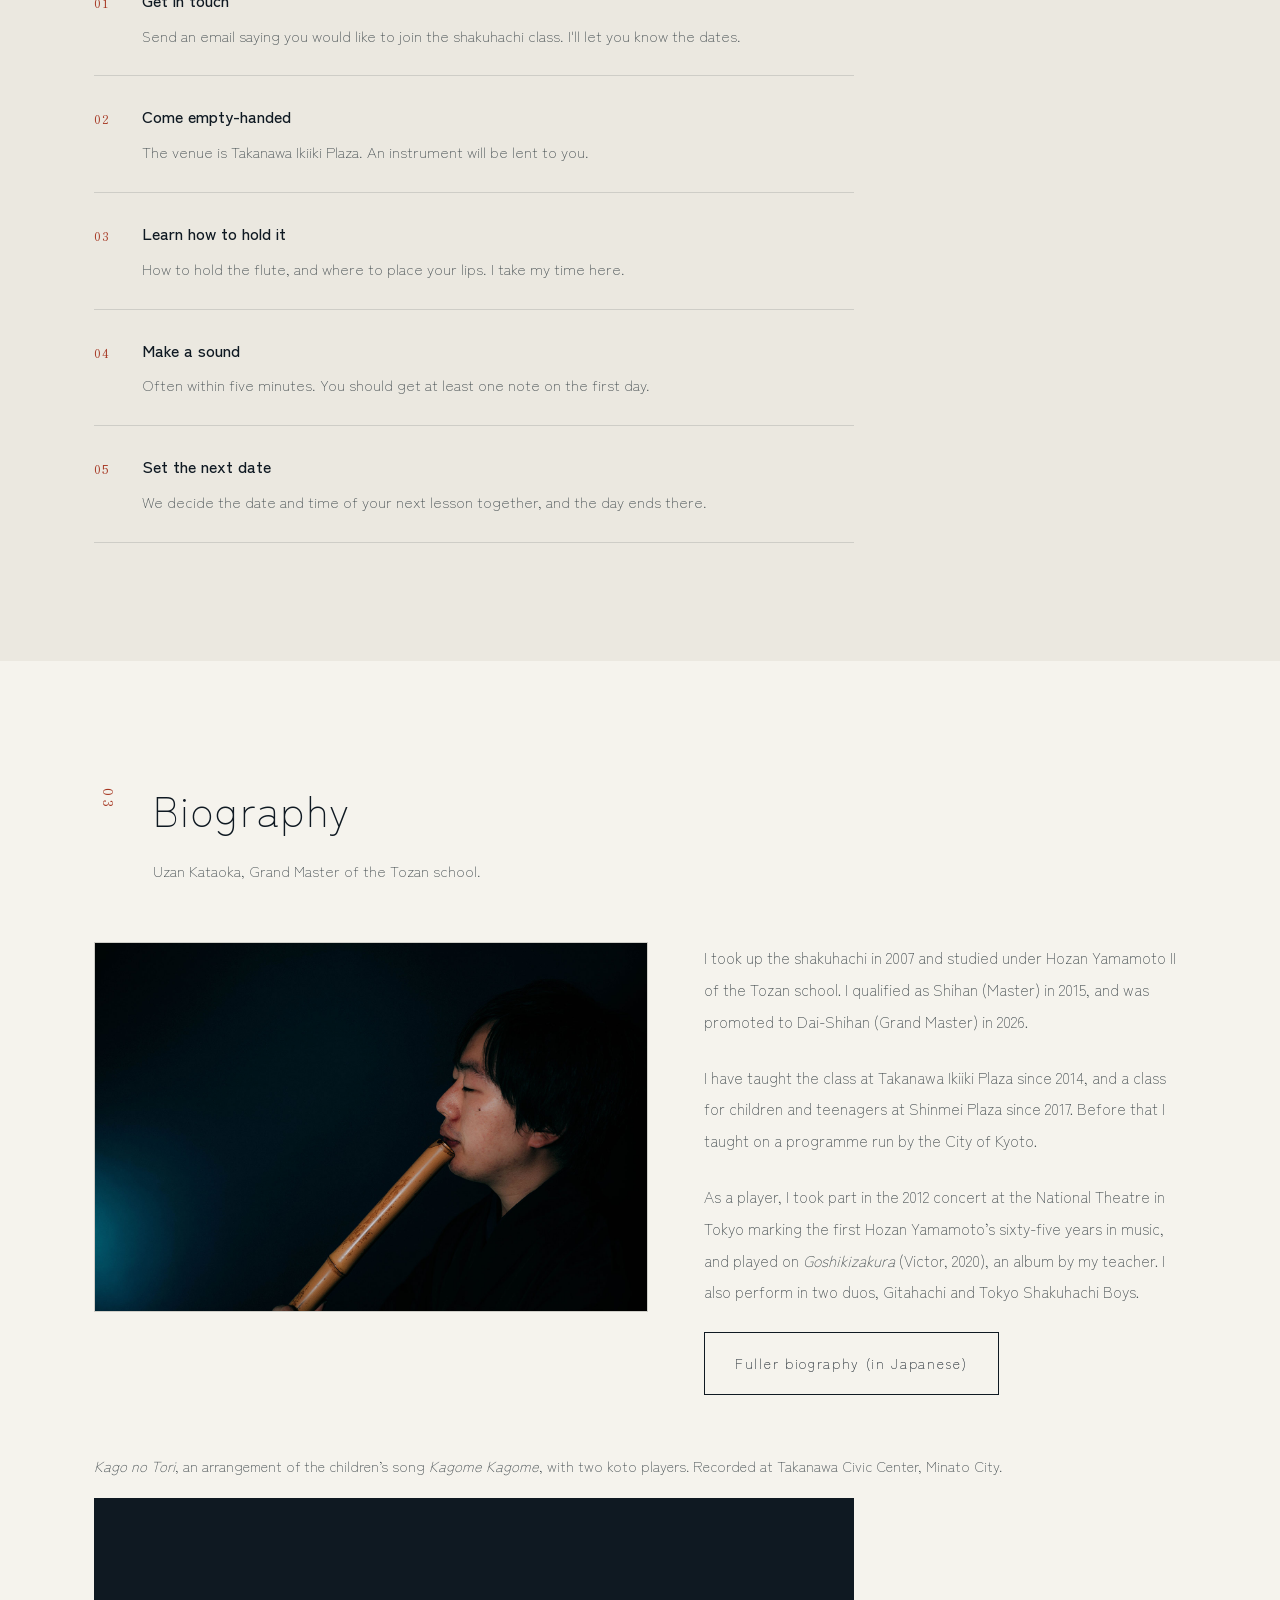
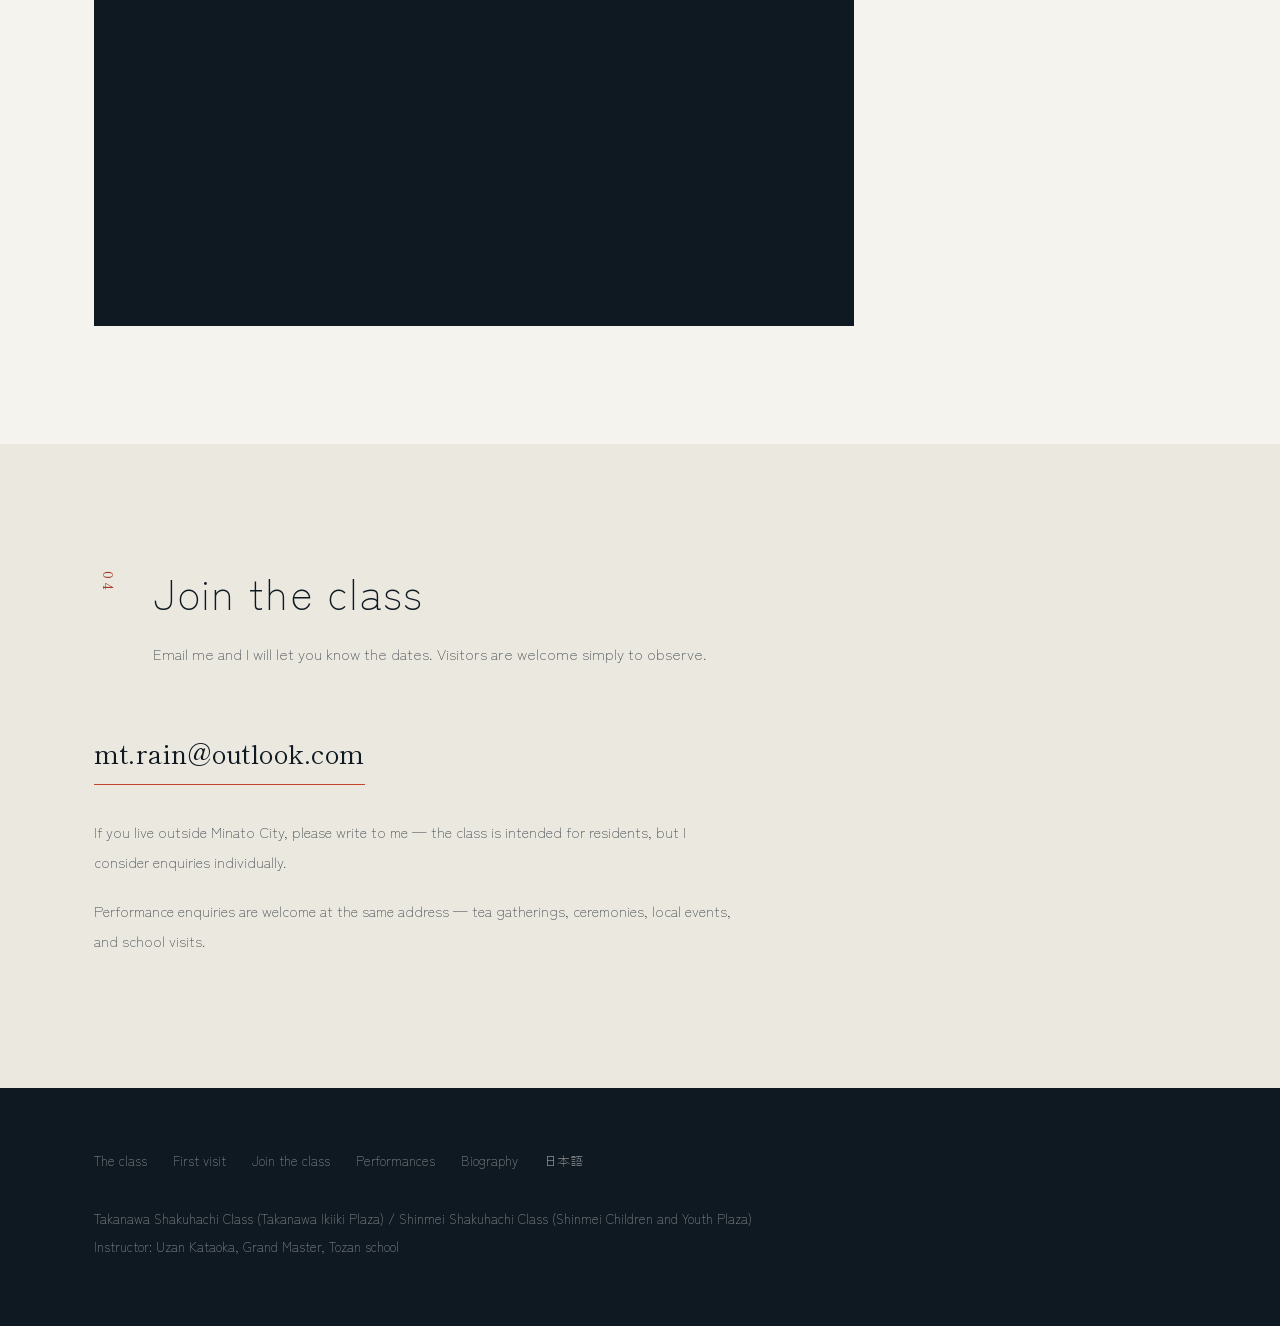
==== commit 671cf34b: "Go back to plain video embeds, loaded with the page Reverts the click-to-play posters. On iOS the ta" ====
--- a/en.html
+++ b/en.html
@@ -75,10 +75,7 @@
     </div>
     <p style="margin:56px 0 0;font-size:14.5px;color:var(--body)">The class playing at a local festival, with me and two friends joining in &mdash; highlights from Eine kleine Nachtmusik, Amazing Grace, and <em>Yachiyo</em>, a piece from the Tozan school&rsquo;s own repertoire.</p>
     <div class="pvideo" style="margin-top:18px;max-width:760px">
-      <button type="button" class="pv" data-video="HRMcYrFYMrE" data-video-title="The class playing at a local festival" aria-label="Play the video: the class playing at a local festival">
-        <img src="images/video-festival.jpg" alt="" width="1280" height="720" loading="lazy" decoding="async">
-        <span class="pv-btn"></span>
-      </button>
+      <iframe src="https://www.youtube-nocookie.com/embed/HRMcYrFYMrE" title="The class playing at a local festival" allow="accelerometer; autoplay; clipboard-write; encrypted-media; gyroscope; picture-in-picture; web-share" allowfullscreen></iframe>
     </div>
   </div>
 </section>
@@ -122,10 +119,7 @@
     </div>
     <p style="margin:56px 0 0;font-size:14.5px;color:var(--body)"><em>Kago no Tori</em>, an arrangement of the children&rsquo;s song <em>Kagome Kagome</em>, with two koto players. Recorded at Takanawa Civic Center, Minato City.</p>
     <div class="pvideo" style="margin-top:18px;max-width:760px">
-      <button type="button" class="pv" data-video="7PaNm6GtX88" data-video-title="Uzan Kataoka playing the shakuhachi" aria-label="Play the video: Uzan Kataoka playing the shakuhachi">
-        <img src="images/video-kagonotori.jpg" alt="" width="1280" height="720" loading="lazy" decoding="async">
-        <span class="pv-btn"></span>
-      </button>
+      <iframe src="https://www.youtube-nocookie.com/embed/7PaNm6GtX88" title="Uzan Kataoka playing the shakuhachi" allow="accelerometer; autoplay; clipboard-write; encrypted-media; gyroscope; picture-in-picture; web-share" allowfullscreen></iframe>
     </div>
   </div>
 </section>
--- a/assets/css/style.css
+++ b/assets/css/style.css
@@ -258,16 +258,6 @@
 .creds li{padding:9px 0;font-size:13px;line-height:1.55;color:var(--body);border-bottom:1px solid var(--line)}
 .pvideo{margin-top:50px;aspect-ratio:16/9;background:var(--navy);overflow:hidden}
 .pvideo iframe{width:100%;height:100%;border:0;display:block}
-/* チラシと同じで、まず静止画を見せ、押されてから動画を読み込む */
-.pv{position:relative;display:block;width:100%;height:100%;padding:0;border:0;background:none;cursor:pointer;overflow:hidden;appearance:none;-webkit-appearance:none}
-.pv img{width:100%;height:100%;object-fit:cover;display:block}
-.pv::before{content:"";position:absolute;inset:0;background:rgba(15,25,34,.3);transition:background .25s}
-.pv:hover::before,.pv:focus-visible::before{background:rgba(15,25,34,.14)}
-.pv:focus-visible{outline:2px solid var(--shu);outline-offset:3px}
-.pv-btn{position:absolute;left:50%;top:50%;transform:translate(-50%,-50%);width:74px;height:74px;border-radius:50%;background:var(--shu);display:grid;place-items:center;box-shadow:0 6px 20px rgba(15,25,34,.4);transition:background .25s,transform .25s}
-.pv-btn::before{content:"";width:0;height:0;margin-left:6px;border-left:23px solid #fff;border-top:14px solid transparent;border-bottom:14px solid transparent}
-.pv:hover .pv-btn{background:var(--shu-d);transform:translate(-50%,-50%) scale(1.07)}
-@media(max-width:640px){.pv-btn{width:60px;height:60px}.pv-btn::before{margin-left:5px;border-left-width:19px;border-top-width:11px;border-bottom-width:11px}}
 @media(max-width:860px){.ptop{grid-template-columns:1fr;gap:36px;margin-bottom:48px}.plower-grid{grid-template-columns:1fr;gap:40px}}
 
 /* ── 申し込み ── */
